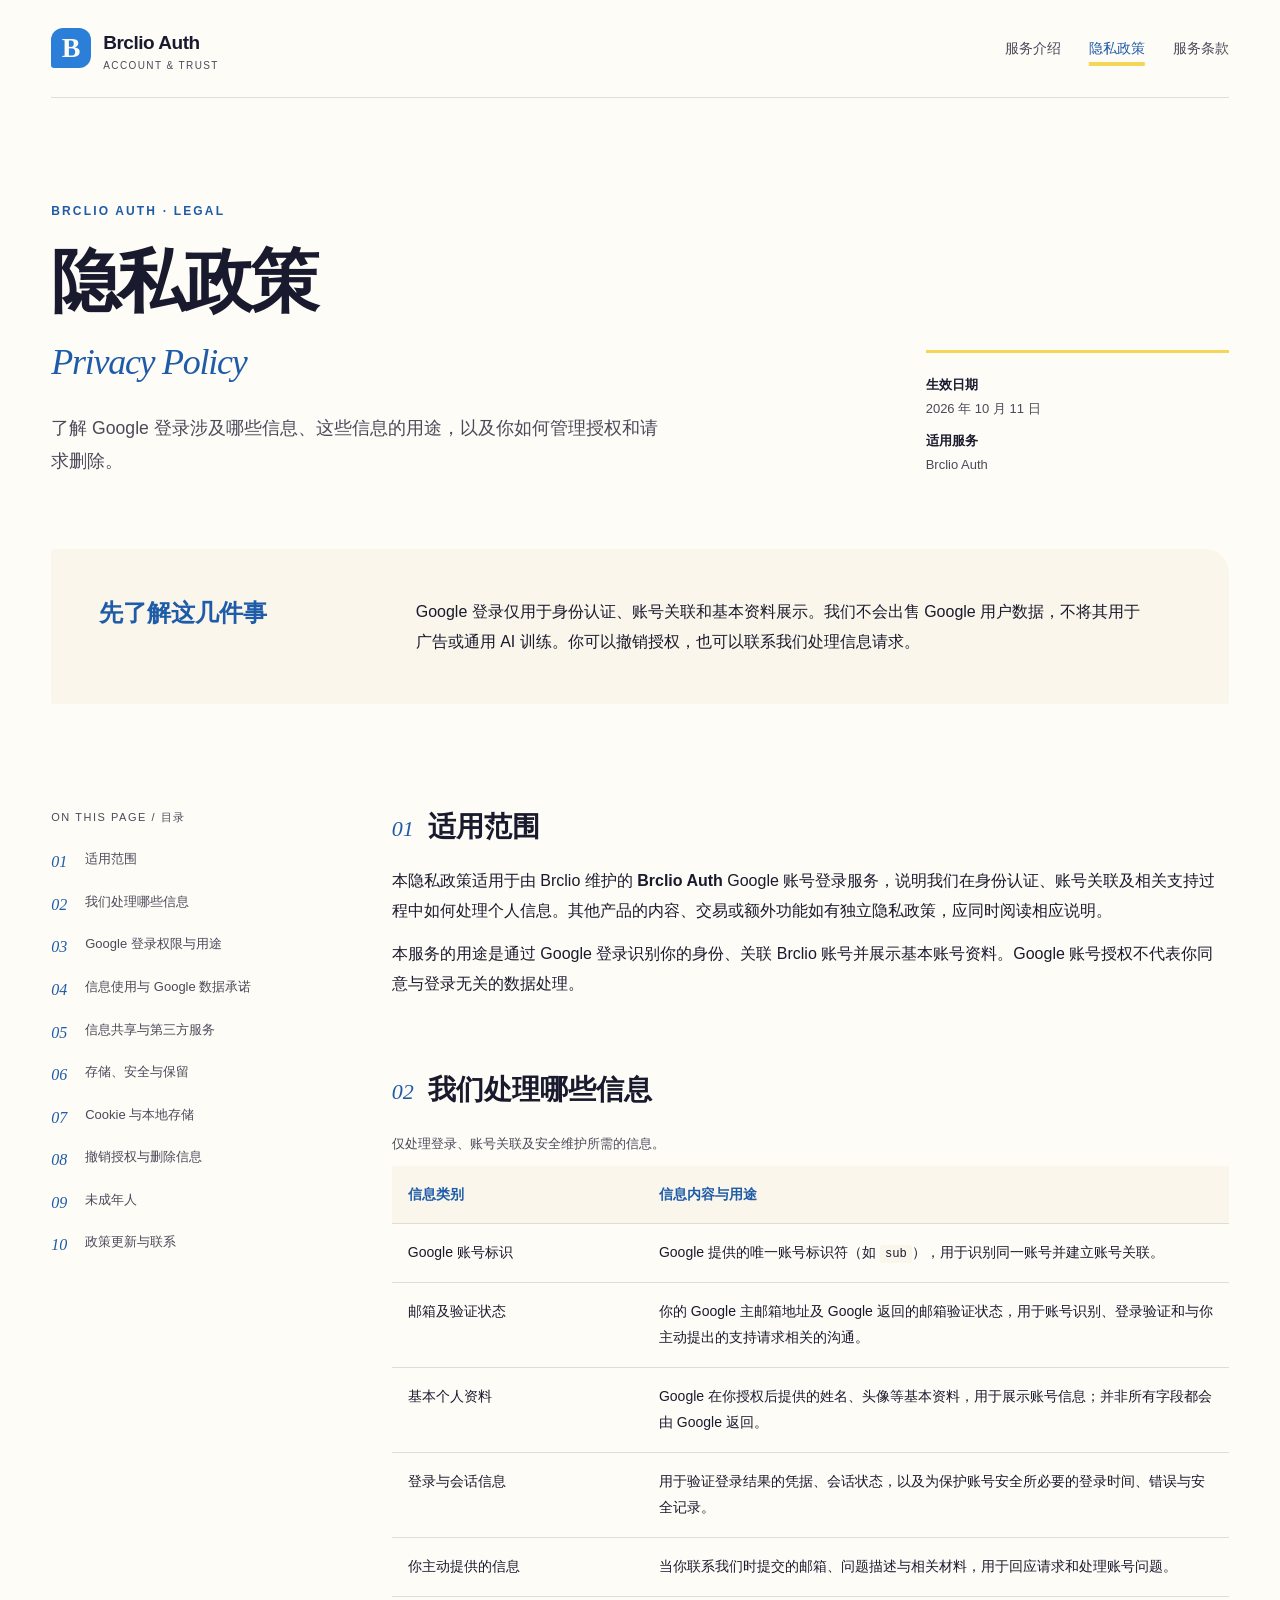
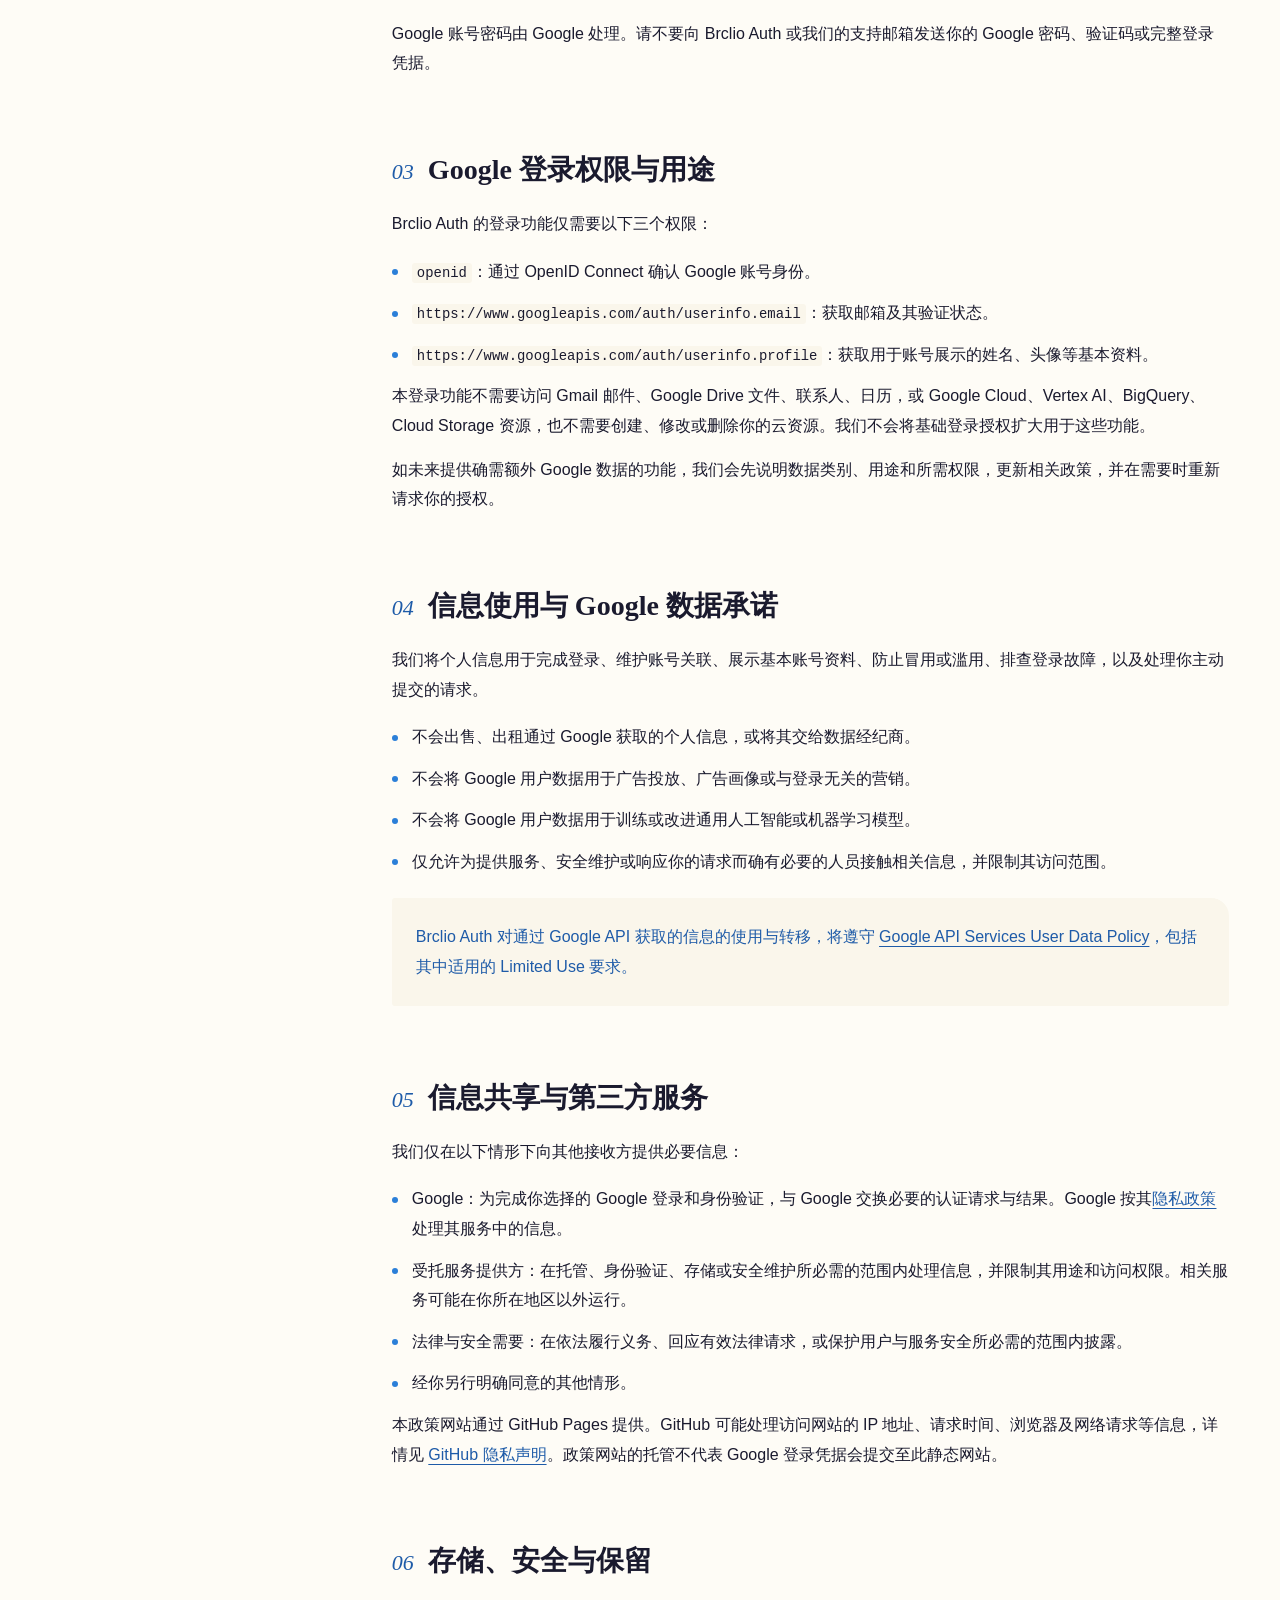
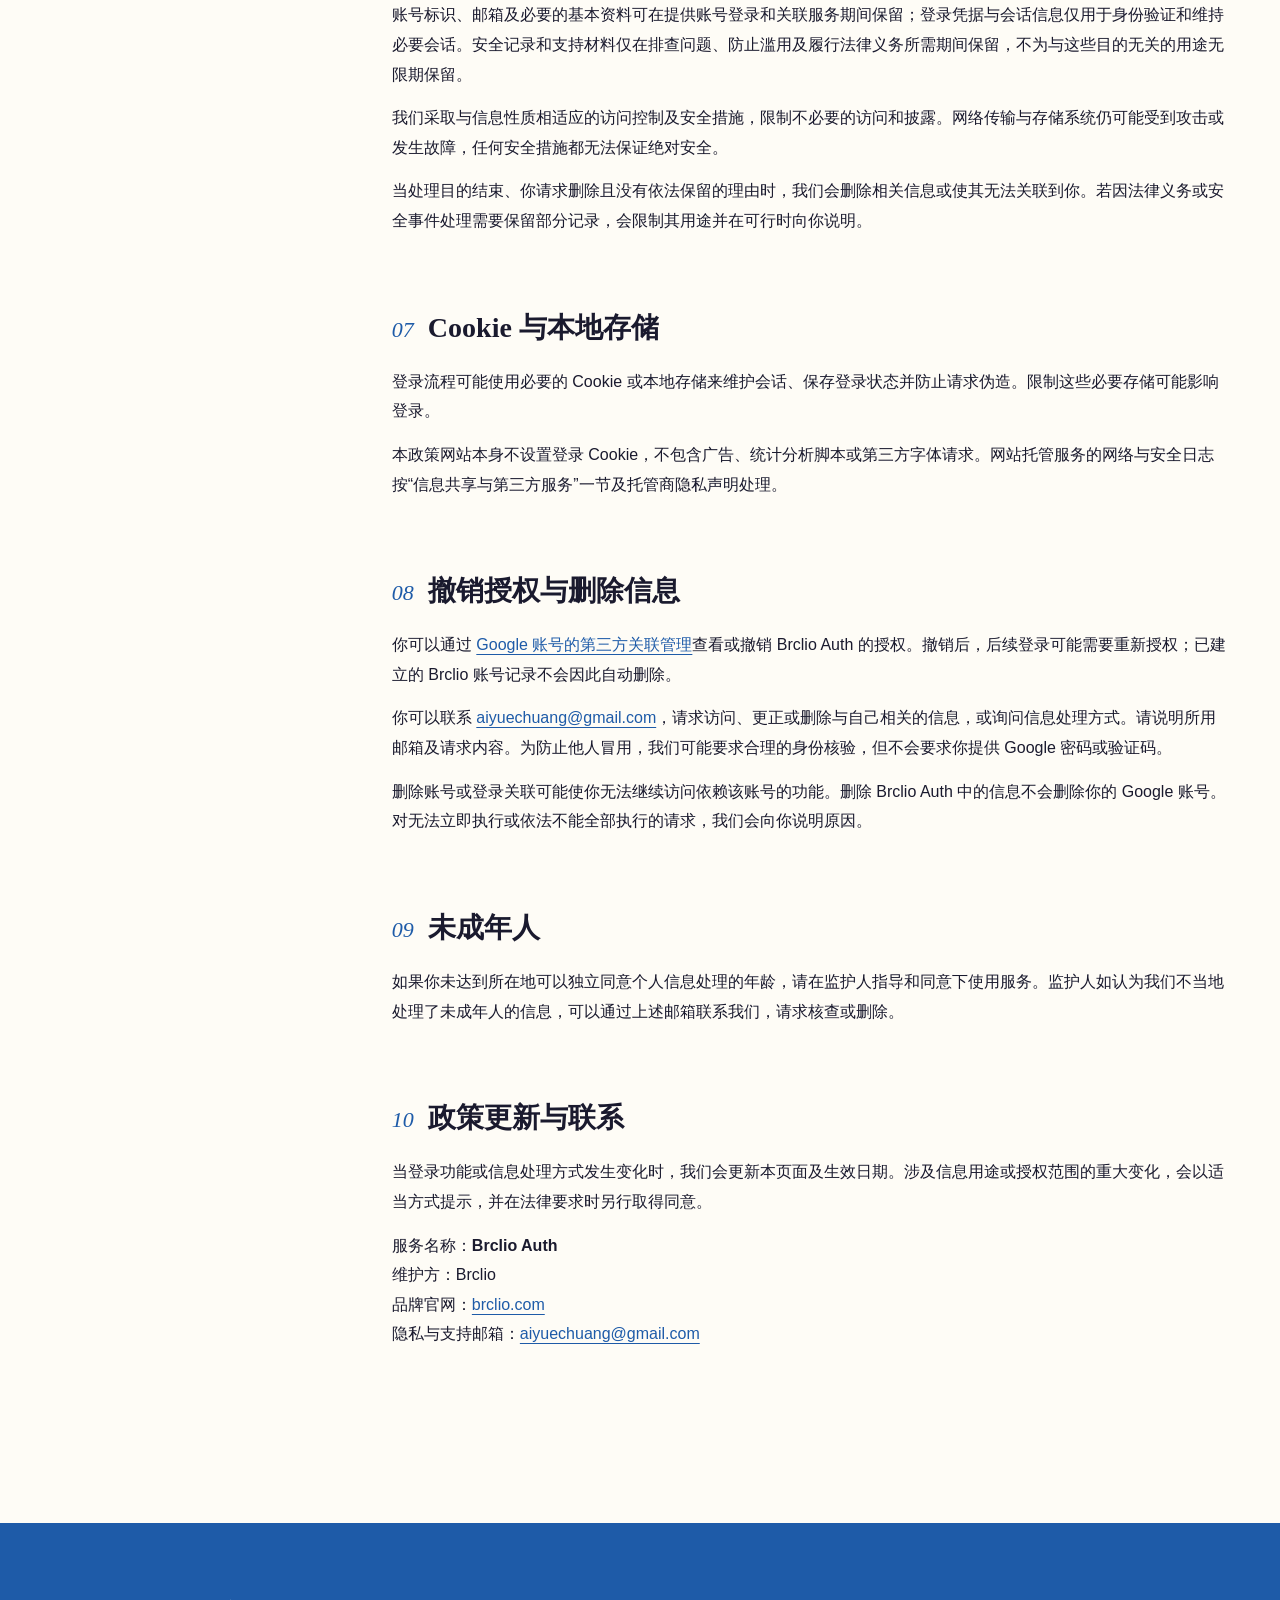
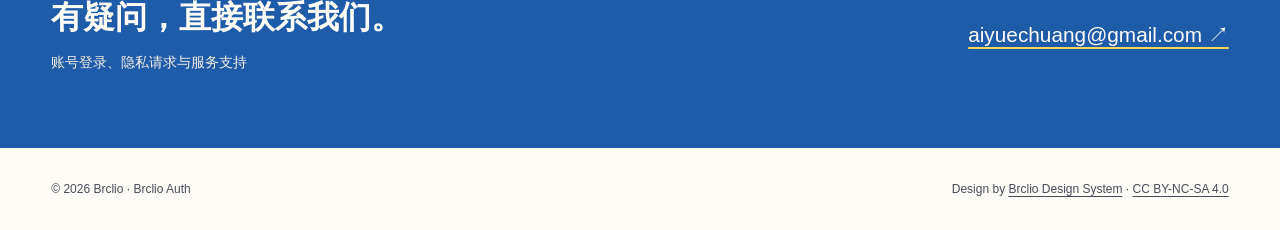
==== privacy.html @ 5c798d2a "Add Brclio Auth privacy policy and terms pages" ====
<!DOCTYPE html>
<html lang="zh-CN">
<head>
  <meta charset="UTF-8">
  <meta name="viewport" content="width=device-width, initial-scale=1.0">
  <meta name="description" content="了解 Google 登录涉及哪些信息、这些信息的用途，以及你如何管理授权和请求删除。">
  <meta name="theme-color" content="#fefcf6">
  <meta name="referrer" content="strict-origin-when-cross-origin">
  <title>隐私政策 · Brclio Auth</title>
  <link rel="icon" href="assets/favicon.svg" type="image/svg+xml">
  <link rel="stylesheet" href="assets/style.css">
</head>
<body>
<a class="skip-link" href="#main">跳到正文</a><header class="site-header container"><a class="brand" href="index.html" aria-label="Brclio Auth 服务介绍"><span class="brand-icon" aria-hidden="true">B</span><span class="brand-name">Brclio Auth<small>ACCOUNT &amp; TRUST</small></span></a><nav class="top-nav" aria-label="主导航"><a href="index.html">服务介绍</a><a href="privacy.html" aria-current="page">隐私政策</a><a href="terms.html">服务条款</a></nav></header>
<main id="main" tabindex="-1"><div class="container"><div class="hero"><div><span class="eyebrow">BRCLIO AUTH · LEGAL</span><h1>隐私政策</h1><span class="english" lang="en">Privacy Policy</span><p class="hero-description">了解 Google 登录涉及哪些信息、这些信息的用途，以及你如何管理授权和请求删除。</p></div><div class="document-meta"><p><strong>生效日期</strong><time datetime="2026-10-11">2026 年 10 月 11 日</time></p><p><strong>适用服务</strong>Brclio Auth</p></div></div><div class="summary"><h2>先了解这几件事</h2><p>Google 登录仅用于身份认证、账号关联和基本资料展示。我们不会出售 Google 用户数据，不将其用于广告或通用 AI 训练。你可以撤销授权，也可以联系我们处理信息请求。</p></div><div class="legal-layout"><nav class="toc" aria-label="本页目录"><span class="toc-title">ON THIS PAGE / 目录</span><ol><li><a href="#scope">适用范围</a></li><li><a href="#data">我们处理哪些信息</a></li><li><a href="#permissions">Google 登录权限与用途</a></li><li><a href="#use">信息使用与 Google 数据承诺</a></li><li><a href="#sharing">信息共享与第三方服务</a></li><li><a href="#storage">存储、安全与保留</a></li><li><a href="#cookies">Cookie 与本地存储</a></li><li><a href="#rights">撤销授权与删除信息</a></li><li><a href="#children">未成年人</a></li><li><a href="#updates">政策更新与联系</a></li></ol></nav><article class="legal-content" aria-label="隐私政策正文"><section class="legal-section" id="scope" aria-labelledby="heading-scope"><div class="section-header"><span class="section-number" aria-hidden="true">01</span><h2 id="heading-scope">适用范围</h2></div><p>本隐私政策适用于由 Brclio 维护的 <strong>Brclio Auth</strong> Google 账号登录服务，说明我们在身份认证、账号关联及相关支持过程中如何处理个人信息。其他产品的内容、交易或额外功能如有独立隐私政策，应同时阅读相应说明。</p><p>本服务的用途是通过 Google 登录识别你的身份、关联 Brclio 账号并展示基本账号资料。Google 账号授权不代表你同意与登录无关的数据处理。</p></section>
<section class="legal-section" id="data" aria-labelledby="heading-data"><div class="section-header"><span class="section-number" aria-hidden="true">02</span><h2 id="heading-data">我们处理哪些信息</h2></div><div class="table-wrap"><table class="data-table"><caption>仅处理登录、账号关联及安全维护所需的信息。</caption><thead><tr><th scope="col">信息类别</th><th scope="col">信息内容与用途</th></tr></thead><tbody><tr><td>Google 账号标识</td><td>Google 提供的唯一账号标识符（如 <code>sub</code>），用于识别同一账号并建立账号关联。</td></tr><tr><td>邮箱及验证状态</td><td>你的 Google 主邮箱地址及 Google 返回的邮箱验证状态，用于账号识别、登录验证和与你主动提出的支持请求相关的沟通。</td></tr><tr><td>基本个人资料</td><td>Google 在你授权后提供的姓名、头像等基本资料，用于展示账号信息；并非所有字段都会由 Google 返回。</td></tr><tr><td>登录与会话信息</td><td>用于验证登录结果的凭据、会话状态，以及为保护账号安全所必要的登录时间、错误与安全记录。</td></tr><tr><td>你主动提供的信息</td><td>当你联系我们时提交的邮箱、问题描述与相关材料，用于回应请求和处理账号问题。</td></tr></tbody></table></div><p>Google 账号密码由 Google 处理。请不要向 Brclio Auth 或我们的支持邮箱发送你的 Google 密码、验证码或完整登录凭据。</p></section>
<section class="legal-section" id="permissions" aria-labelledby="heading-permissions"><div class="section-header"><span class="section-number" aria-hidden="true">03</span><h2 id="heading-permissions">Google 登录权限与用途</h2></div><p>Brclio Auth 的登录功能仅需要以下三个权限：</p><ul class="legal-list"><li><code>openid</code>：通过 OpenID Connect 确认 Google 账号身份。</li><li><code>https://www.googleapis.com/auth/userinfo.email</code>：获取邮箱及其验证状态。</li><li><code>https://www.googleapis.com/auth/userinfo.profile</code>：获取用于账号展示的姓名、头像等基本资料。</li></ul><p>本登录功能不需要访问 Gmail 邮件、Google Drive 文件、联系人、日历，或 Google Cloud、Vertex AI、BigQuery、Cloud Storage 资源，也不需要创建、修改或删除你的云资源。我们不会将基础登录授权扩大用于这些功能。</p><p>如未来提供确需额外 Google 数据的功能，我们会先说明数据类别、用途和所需权限，更新相关政策，并在需要时重新请求你的授权。</p></section>
<section class="legal-section" id="use" aria-labelledby="heading-use"><div class="section-header"><span class="section-number" aria-hidden="true">04</span><h2 id="heading-use">信息使用与 Google 数据承诺</h2></div><p>我们将个人信息用于完成登录、维护账号关联、展示基本账号资料、防止冒用或滥用、排查登录故障，以及处理你主动提交的请求。</p><ul class="legal-list"><li>不会出售、出租通过 Google 获取的个人信息，或将其交给数据经纪商。</li><li>不会将 Google 用户数据用于广告投放、广告画像或与登录无关的营销。</li><li>不会将 Google 用户数据用于训练或改进通用人工智能或机器学习模型。</li><li>仅允许为提供服务、安全维护或响应你的请求而确有必要的人员接触相关信息，并限制其访问范围。</li></ul><div class="key-insight"><p>Brclio Auth 对通过 Google API 获取的信息的使用与转移，将遵守 <a href="https://developers.google.com/terms/api-services-user-data-policy">Google API Services User Data Policy</a>，包括其中适用的 Limited Use 要求。</p></div></section>
<section class="legal-section" id="sharing" aria-labelledby="heading-sharing"><div class="section-header"><span class="section-number" aria-hidden="true">05</span><h2 id="heading-sharing">信息共享与第三方服务</h2></div><p>我们仅在以下情形下向其他接收方提供必要信息：</p><ul class="legal-list"><li>Google：为完成你选择的 Google 登录和身份验证，与 Google 交换必要的认证请求与结果。Google 按其<a href="https://policies.google.com/privacy">隐私政策</a>处理其服务中的信息。</li><li>受托服务提供方：在托管、身份验证、存储或安全维护所必需的范围内处理信息，并限制其用途和访问权限。相关服务可能在你所在地区以外运行。</li><li>法律与安全需要：在依法履行义务、回应有效法律请求，或保护用户与服务安全所必需的范围内披露。</li><li>经你另行明确同意的其他情形。</li></ul><p>本政策网站通过 GitHub Pages 提供。GitHub 可能处理访问网站的 IP 地址、请求时间、浏览器及网络请求等信息，详情见 <a href="https://docs.github.com/en/site-policy/privacy-policies/github-general-privacy-statement">GitHub 隐私声明</a>。政策网站的托管不代表 Google 登录凭据会提交至此静态网站。</p></section>
<section class="legal-section" id="storage" aria-labelledby="heading-storage"><div class="section-header"><span class="section-number" aria-hidden="true">06</span><h2 id="heading-storage">存储、安全与保留</h2></div><p>账号标识、邮箱及必要的基本资料可在提供账号登录和关联服务期间保留；登录凭据与会话信息仅用于身份验证和维持必要会话。安全记录和支持材料仅在排查问题、防止滥用及履行法律义务所需期间保留，不为与这些目的无关的用途无限期保留。</p><p>我们采取与信息性质相适应的访问控制及安全措施，限制不必要的访问和披露。网络传输与存储系统仍可能受到攻击或发生故障，任何安全措施都无法保证绝对安全。</p><p>当处理目的结束、你请求删除且没有依法保留的理由时，我们会删除相关信息或使其无法关联到你。若因法律义务或安全事件处理需要保留部分记录，会限制其用途并在可行时向你说明。</p></section>
<section class="legal-section" id="cookies" aria-labelledby="heading-cookies"><div class="section-header"><span class="section-number" aria-hidden="true">07</span><h2 id="heading-cookies">Cookie 与本地存储</h2></div><p>登录流程可能使用必要的 Cookie 或本地存储来维护会话、保存登录状态并防止请求伪造。限制这些必要存储可能影响登录。</p><p>本政策网站本身不设置登录 Cookie，不包含广告、统计分析脚本或第三方字体请求。网站托管服务的网络与安全日志按“信息共享与第三方服务”一节及托管商隐私声明处理。</p></section>
<section class="legal-section" id="rights" aria-labelledby="heading-rights"><div class="section-header"><span class="section-number" aria-hidden="true">08</span><h2 id="heading-rights">撤销授权与删除信息</h2></div><p>你可以通过 <a href="https://myaccount.google.com/connections">Google 账号的第三方关联管理</a>查看或撤销 Brclio Auth 的授权。撤销后，后续登录可能需要重新授权；已建立的 Brclio 账号记录不会因此自动删除。</p><p>你可以联系 <a href="mailto:aiyuechuang@gmail.com">aiyuechuang@gmail.com</a>，请求访问、更正或删除与自己相关的信息，或询问信息处理方式。请说明所用邮箱及请求内容。为防止他人冒用，我们可能要求合理的身份核验，但不会要求你提供 Google 密码或验证码。</p><p>删除账号或登录关联可能使你无法继续访问依赖该账号的功能。删除 Brclio Auth 中的信息不会删除你的 Google 账号。对无法立即执行或依法不能全部执行的请求，我们会向你说明原因。</p></section>
<section class="legal-section" id="children" aria-labelledby="heading-children"><div class="section-header"><span class="section-number" aria-hidden="true">09</span><h2 id="heading-children">未成年人</h2></div><p>如果你未达到所在地可以独立同意个人信息处理的年龄，请在监护人指导和同意下使用服务。监护人如认为我们不当地处理了未成年人的信息，可以通过上述邮箱联系我们，请求核查或删除。</p></section>
<section class="legal-section" id="updates" aria-labelledby="heading-updates"><div class="section-header"><span class="section-number" aria-hidden="true">10</span><h2 id="heading-updates">政策更新与联系</h2></div><p>当登录功能或信息处理方式发生变化时，我们会更新本页面及生效日期。涉及信息用途或授权范围的重大变化，会以适当方式提示，并在法律要求时另行取得同意。</p><p>服务名称：<strong>Brclio Auth</strong><br>维护方：Brclio<br>品牌官网：<a href="https://brclio.com">brclio.com</a><br>隐私与支持邮箱：<a href="mailto:aiyuechuang@gmail.com">aiyuechuang@gmail.com</a></p></section></article></div></div></main>
<section class="contact"><div class="container contact-inner"><div><h2>有疑问，直接联系我们。</h2><p>账号登录、隐私请求与服务支持</p></div><a href="mailto:aiyuechuang@gmail.com">aiyuechuang@gmail.com ↗</a></div></section><footer class="site-footer container"><p>© 2026 Brclio · Brclio Auth</p><p>Design by <a href="https://github.com/Brclio/brclio-design-system">Brclio Design System</a> · <a href="https://creativecommons.org/licenses/by-nc-sa/4.0/">CC BY-NC-SA 4.0</a></p></footer>
</body>
</html>
---- assets/style.css ----
/* Adapted from Brclio Design System tutorial template. CC BY-NC-SA 4.0. */
:root {
  --_brclio-ds: "brclio-v1";
  --blue: #2b7fd8; --blue-deep: #1e5ba8; --yellow: #f4d758;
  --red: #e84a5f; --cream: #fefcf6; --cream-dark: #faf6eb;
  --ink: #1a1a2e; --ink-light: #4a4a5a; --line: #dfded4;
}
*, *::before, *::after { box-sizing: border-box; }
html { scroll-behavior: smooth; scroll-padding-top: 2rem; }
body { margin: 0; color: var(--ink); background: var(--cream); font-family: 'Noto Sans SC', -apple-system, 'PingFang SC', 'Helvetica Neue', sans-serif; font-size: 16px; line-height: 1.85; }
::selection { background: var(--yellow); color: var(--ink); }
a { color: var(--blue-deep); text-underline-offset: .22em; overflow-wrap: anywhere; }
a:hover { text-decoration-thickness: 2px; background-color: #f4d75845; }
a:focus-visible { outline: 3px solid var(--blue-deep); outline-offset: 5px; border-radius: 2px; }
h1, h2, h3, p { margin: 0; }
h1, h2, h3 { font-family: 'Noto Serif SC', 'Songti SC', 'STSong', Georgia, serif; line-height: 1.4; }
.container { width: min(100% - clamp(40px, 8vw, 112px), 1200px); margin-inline: auto; }
.skip-link { position: absolute; top: -120px; left: 24px; padding: 12px 20px; background: var(--yellow); color: var(--ink); z-index: 5; }
.skip-link:focus { top: 12px; }
.site-header { display: flex; align-items: center; justify-content: space-between; gap: 24px; min-height: 98px; border-bottom: 1px solid var(--line); }
.brand { display: inline-flex; align-items: center; gap: 12px; text-decoration: none; color: var(--ink); }
.brand-icon { display: grid; place-items: center; width: 40px; height: 40px; background: var(--blue); color: var(--cream); border-radius: 12px 12px 12px 3px; font: 700 28px/1 Georgia, serif; }
.brand-name { font-size: 19px; font-weight: 700; letter-spacing: -.025em; }
.brand-name small { display: block; color: var(--ink-light); font-size: 10px; font-weight: 500; letter-spacing: .14em; line-height: 1.2; }
.top-nav { display: flex; flex-wrap: wrap; gap: 10px 28px; }
.top-nav a { color: var(--ink-light); font-size: 14px; text-decoration: none; padding-block: 7px; }
.top-nav a[aria-current="page"] { color: var(--blue-deep); text-decoration: underline; text-decoration-color: var(--yellow); text-decoration-thickness: 4px; text-underline-offset: 9px; }
.hero { display: grid; grid-template-columns: 1fr .38fr; gap: clamp(32px, 6vw, 80px); align-items: end; padding-block: clamp(52px, 8vw, 104px) clamp(44px, 6vw, 72px); }
.eyebrow { display: block; color: var(--blue-deep); font-size: 12px; font-weight: 600; letter-spacing: .18em; text-transform: uppercase; margin-bottom: 18px; }
.hero h1 { font-size: clamp(2.8rem, 5.4vw, 4.6rem); font-weight: 900; letter-spacing: -.04em; line-height: 1.2; }
.hero .english { display: block; margin-top: 14px; color: var(--blue-deep); font: italic 400 clamp(1.5rem, 3vw, 2.25rem)/1.35 'Fraunces', Georgia, serif; letter-spacing: -.035em; }
.hero-description { max-width: 620px; margin-top: 26px; color: var(--ink-light); font-size: clamp(1rem, 1.6vw, 1.1rem); }
.document-meta { border-top: 3px solid var(--yellow); padding-top: 20px; color: var(--ink-light); font-size: 13px; }
.document-meta p + p { margin-top: 8px; }
.document-meta strong { display: block; color: var(--ink); font-weight: 600; }
.summary { display: grid; grid-template-columns: .33fr 1fr; gap: clamp(24px, 5vw, 64px); background: var(--cream-dark); padding: clamp(28px, 4vw, 48px); border-radius: 3px 24px 3px 3px; }
.summary h2 { color: var(--blue-deep); font-size: 24px; }
.summary p { max-width: 740px; }
.legal-layout { display: grid; grid-template-columns: .30fr 1fr; gap: clamp(40px, 7vw, 100px); padding-block: clamp(56px, 8vw, 104px); align-items: start; }
.toc { position: sticky; top: 32px; }
.toc-title { display: block; color: var(--ink-light); font-size: 11px; letter-spacing: .14em; margin-bottom: 18px; }
.toc ol { margin: 0; padding: 0; list-style: none; counter-reset: toc; }
.toc li { counter-increment: toc; margin-block: 9px; }
.toc a { display: grid; grid-template-columns: 24px 1fr; gap: 10px; color: var(--ink-light); font-size: 13px; text-decoration: none; line-height: 1.6; padding-block: 4px; }
.toc a::before { content: counter(toc, decimal-leading-zero); color: var(--blue-deep); font: italic 16px/1.6 Georgia, serif; }
.legal-content { min-width: 0; }
.legal-section { margin-bottom: clamp(42px, 6vw, 72px); }
.section-header { display: flex; align-items: baseline; gap: 14px; margin-bottom: 20px; }
.section-number { font: italic 22px/1 Georgia, serif; color: var(--blue-deep); }
.legal-section h2 { font-size: clamp(1.35rem, 2.2vw, 1.75rem); font-weight: 900; }
.legal-section p + p { margin-top: 14px; }
.legal-section h3 { font-size: 18px; margin: 22px 0 10px; }
.legal-list { padding: 0; margin: 18px 0 0; list-style: none; }
.legal-list li { position: relative; padding-left: 20px; margin-block: 12px; }
.legal-list li::before { content: ''; position: absolute; left: 0; top: .78em; width: 6px; height: 6px; border-radius: 50%; background: var(--blue); }
.table-wrap { overflow: auto; margin-block: 22px; }
.data-table { width: 100%; border-collapse: collapse; font-size: 14px; text-align: left; }
.data-table caption { text-align: left; color: var(--ink-light); margin-bottom: 10px; font-size: 13px; }
.data-table th { font-weight: 600; color: var(--blue-deep); background: var(--cream-dark); }
.data-table th, .data-table td { padding: 16px; border-bottom: 1px solid var(--line); vertical-align: top; }
.data-table td:first-child { width: 30%; font-weight: 500; }
code { font: .87em/1.6 'SFMono-Regular', Consolas, monospace; overflow-wrap: anywhere; background: var(--cream-dark); padding: 2px 5px; border-radius: 3px; }
.key-insight { margin-top: 22px; padding: 24px; background: var(--cream-dark); border-radius: 3px 18px 3px 3px; }
.key-insight p { color: var(--blue-deep); font-weight: 500; }
.contact { background: var(--blue-deep); color: var(--cream); padding-block: clamp(40px, 6vw, 72px); }
.contact-inner { display: flex; align-items: center; justify-content: space-between; gap: 30px; }
.contact h2 { font-size: clamp(1.5rem, 3vw, 2rem); margin-bottom: 10px; }
.contact p { color: #f2eee3; font-size: 14px; }
.contact a { color: var(--cream); font-size: clamp(1rem, 2vw, 1.3rem); text-decoration-color: var(--yellow); }
.contact a:focus-visible { outline-color: var(--yellow); }
.site-footer { display: flex; justify-content: space-between; flex-wrap: wrap; gap: 16px 28px; padding-block: 30px; color: var(--ink-light); font-size: 12px; }
.site-footer a { color: var(--ink-light); }
.home-hero { grid-template-columns: 1fr .38fr; align-items: center; }
.hero-mark { display: grid; place-items: center; width: clamp(180px, 19vw, 250px); aspect-ratio: 1; border-radius: 50%; background: var(--yellow); color: var(--blue-deep); font: 900 clamp(110px, 13vw, 170px)/1 Georgia, serif; justify-self: end; position: relative; }
.hero-mark::after { content: ''; position: absolute; width: 18px; height: 18px; border-radius: 50%; background: var(--red); right: 12%; bottom: 10%; }
.home-links { margin-block: clamp(48px, 7vw, 88px); }
.document-link { display: grid; grid-template-columns: 65px 1fr auto; gap: 28px; align-items: center; padding-block: 30px; border-top: 1px solid var(--line); text-decoration: none; color: var(--ink); }
.document-link:last-child { border-bottom: 1px solid var(--line); }
.document-link .number { color: var(--blue-deep); font: italic 36px/1 Georgia, serif; }
.document-link h2 { font-size: clamp(1.3rem, 2.5vw, 1.8rem); margin-bottom: 5px; }
.document-link p { color: var(--ink-light); font-size: 14px; }
.document-link .arrow { color: var(--blue-deep); font-size: 26px; }
.home-note { max-width: 760px; margin-bottom: 72px; color: var(--ink-light); }
.home-note h2 { color: var(--ink); font-size: 23px; margin-bottom: 16px; }
@media (max-width: 900px) {
  .hero, .legal-layout { grid-template-columns: 1fr; gap: 32px; }
  .document-meta { display: flex; flex-wrap: wrap; gap: 16px 40px; }
  .document-meta p + p { margin-top: 0; }
  .toc { position: static; border-bottom: 1px solid var(--line); padding-bottom: 28px; }
  .toc ol { display: grid; grid-template-columns: 1fr 1fr; gap: 0 20px; }
  .hero-mark { justify-self: start; width: 140px; font-size: 100px; }
  .home-hero { grid-template-columns: 1fr auto; }
}
@media (max-width: 600px) {
  .site-header { align-items: flex-start; flex-direction: column; justify-content: center; gap: 14px; padding-block: 22px; }
  .top-nav { gap: 24px; }
  .hero { padding-block: 44px 36px; }
  .summary { grid-template-columns: 1fr; gap: 16px; }
  .toc ol { grid-template-columns: 1fr; }
  .contact-inner { align-items: flex-start; flex-direction: column; }
  .home-hero { grid-template-columns: 1fr; }
  .hero-mark { width: 100px; font-size: 70px; }
  .document-link { grid-template-columns: 32px 1fr auto; gap: 16px; }
  .document-link .number { font-size: 28px; }
  .data-table th, .data-table td { padding: 12px 8px; }
}
@media (prefers-reduced-motion: reduce) { html { scroll-behavior: auto; } }
@media print {
  body { background: var(--cream); font-size: 11pt; }
  .site-header, .toc, .contact, .skip-link, .site-footer { display: none; }
  .hero, .legal-layout { display: block; padding-block: 20px; }
  .container { width: 100%; }
  .legal-section { break-inside: avoid; margin-bottom: 28px; }
}
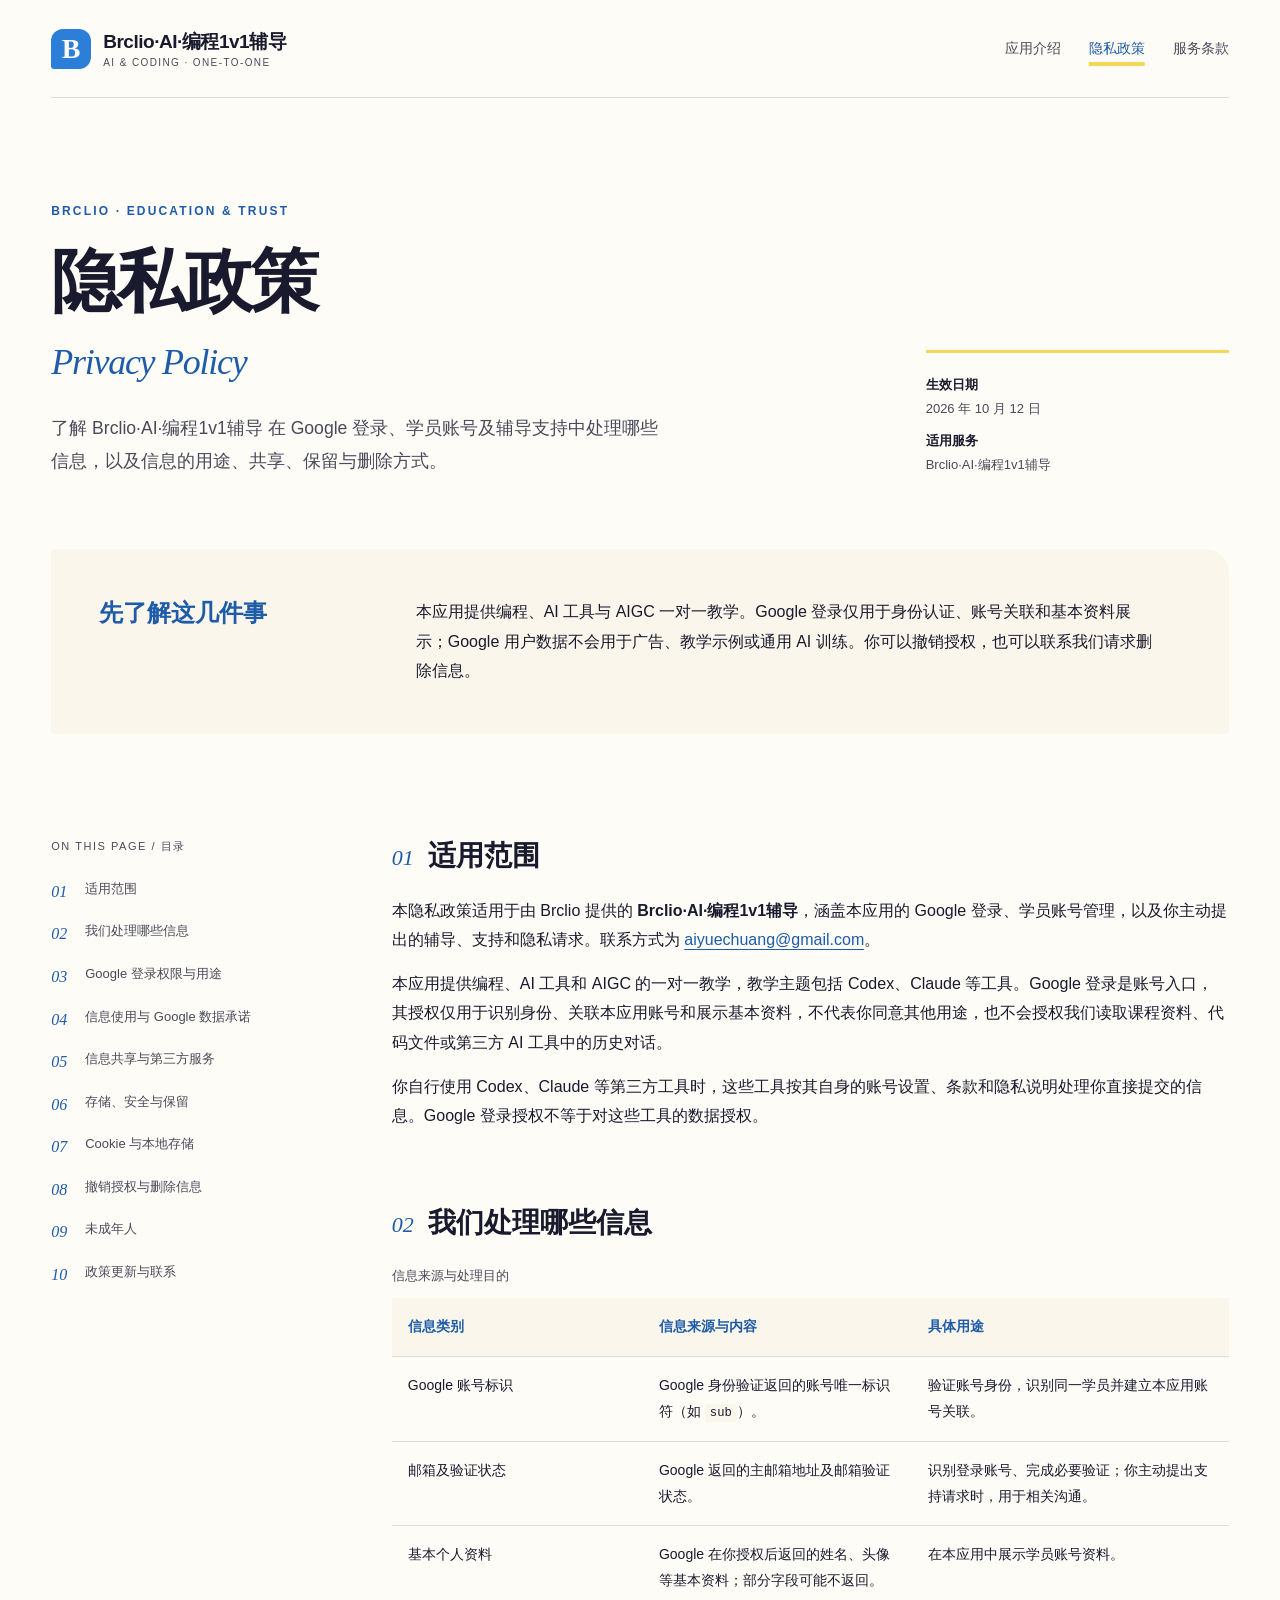
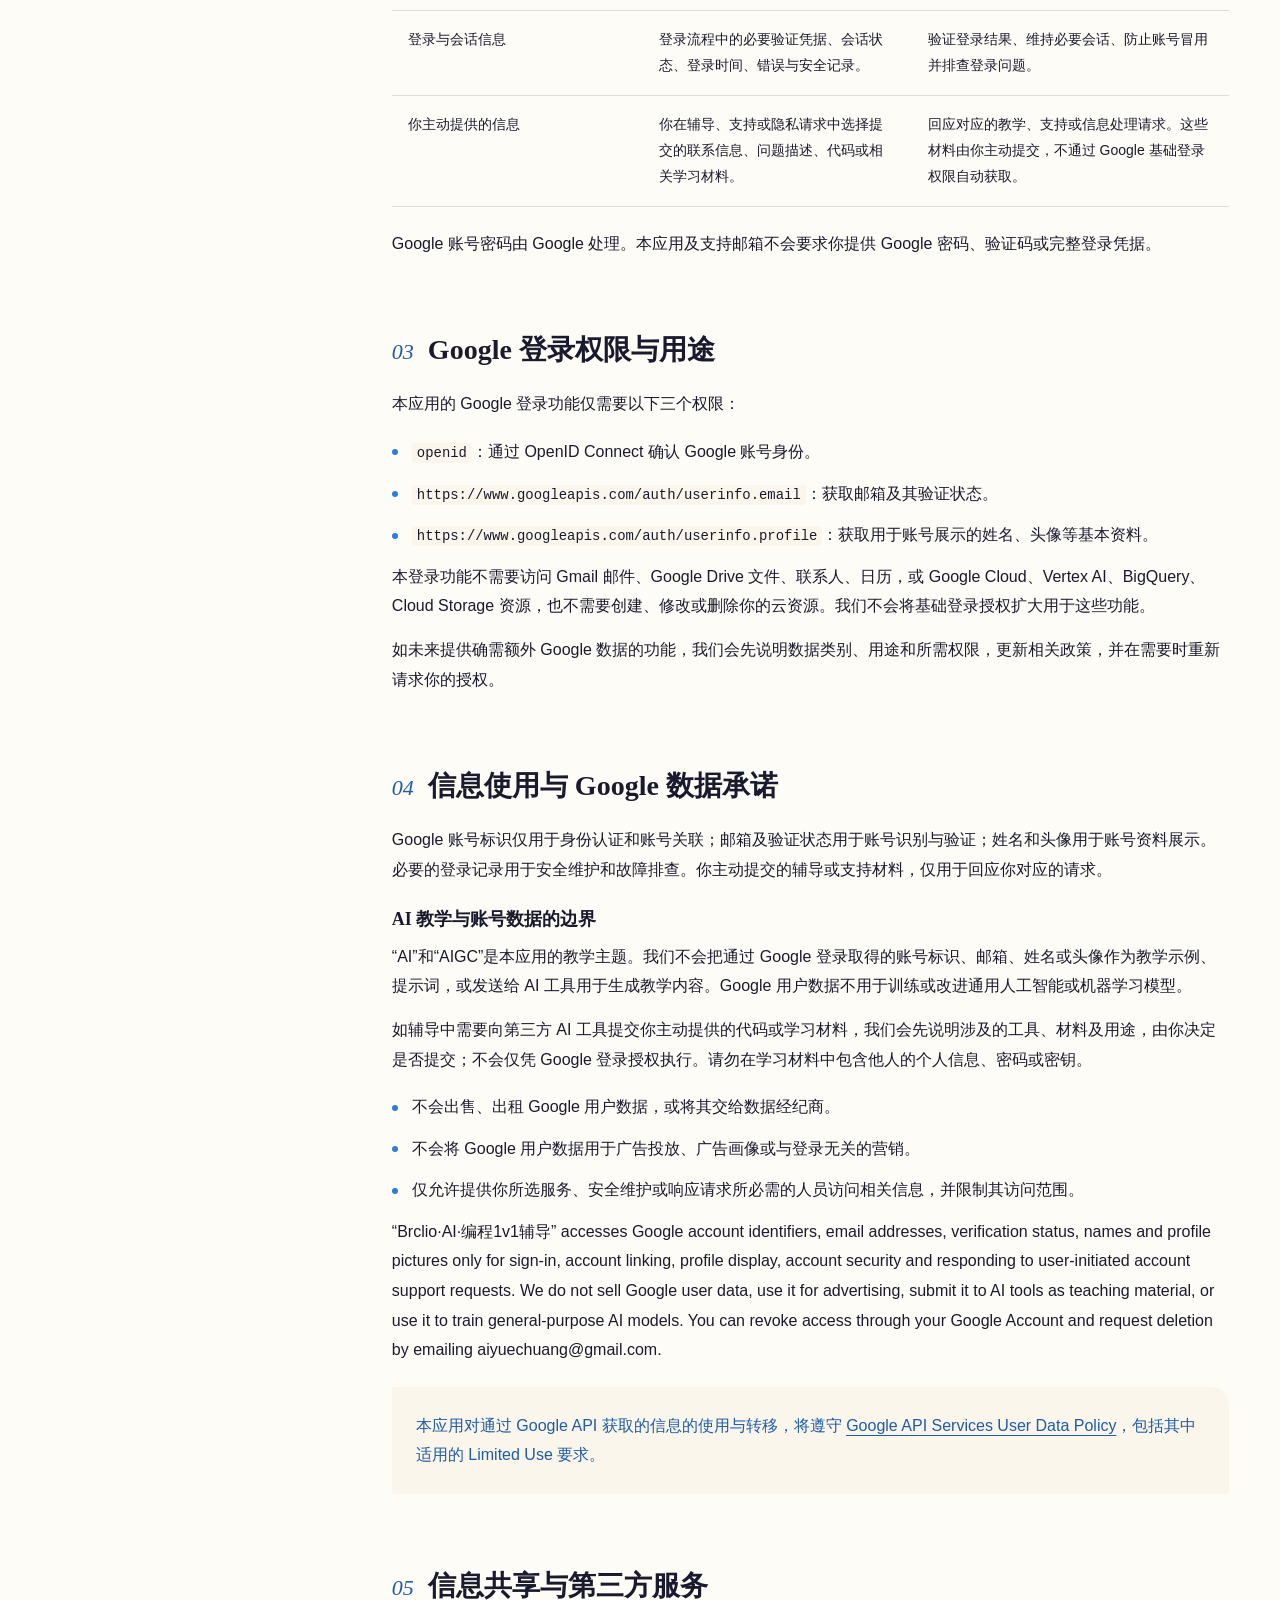
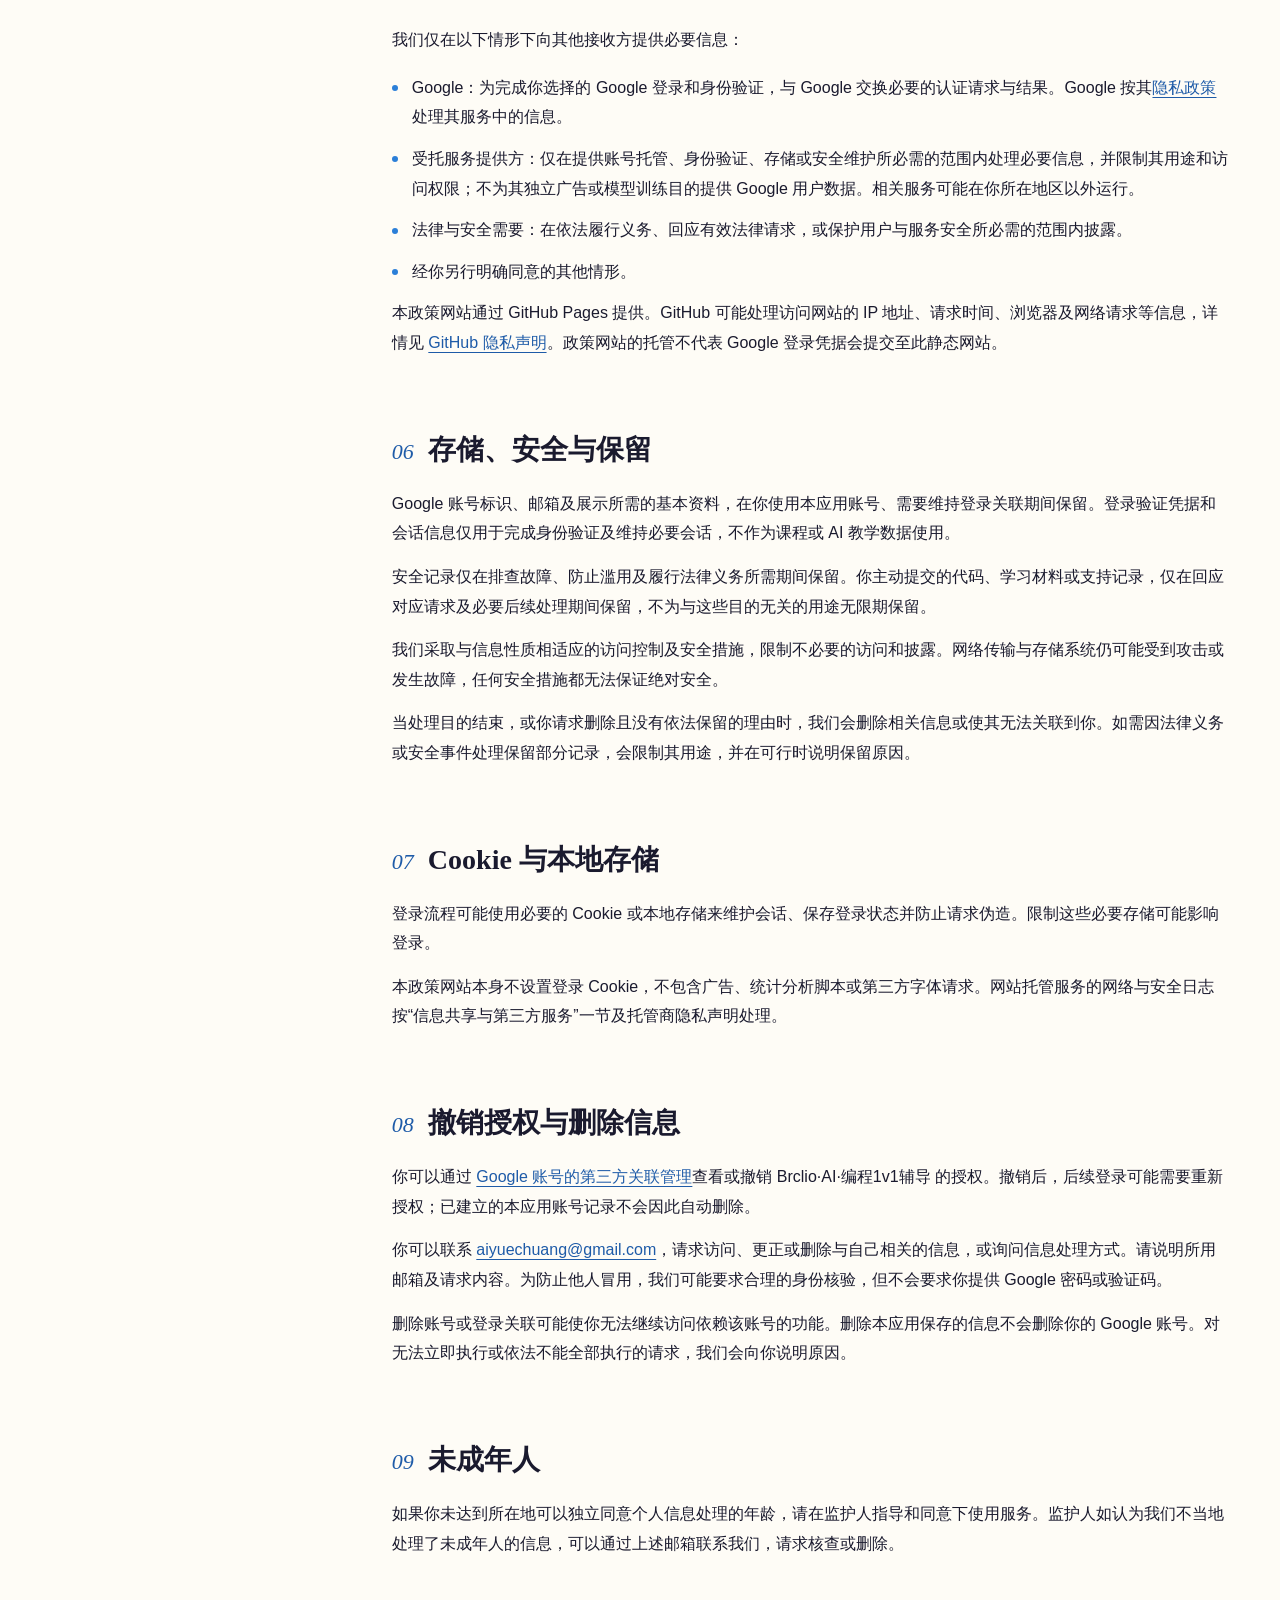
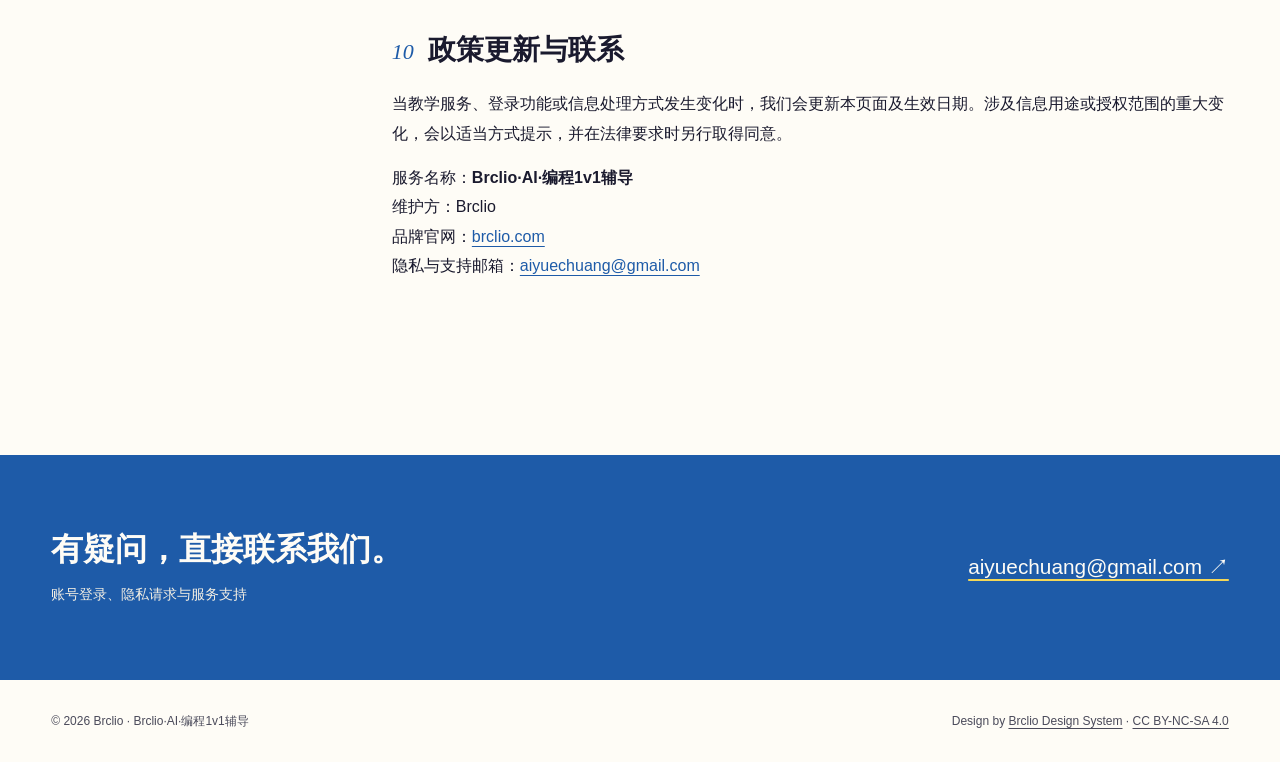
==== commit c630d722: "Adapt public pages for Brclio AI and coding education" ====
--- a/privacy.html
+++ b/privacy.html
@@ -3,25 +3,32 @@
 <head>
   <meta charset="UTF-8">
   <meta name="viewport" content="width=device-width, initial-scale=1.0">
-  <meta name="description" content="了解 Google 登录涉及哪些信息、这些信息的用途，以及你如何管理授权和请求删除。">
+  <meta name="description" content="了解 Brclio·AI·编程1v1辅导 在 Google 登录、学员账号及辅导支持中处理哪些信息，以及信息的用途、共享、保留与删除方式。">
   <meta name="theme-color" content="#fefcf6">
   <meta name="referrer" content="strict-origin-when-cross-origin">
-  <title>隐私政策 · Brclio Auth</title>
+  <title>隐私政策 · Brclio·AI·编程1v1辅导</title>
+  <link rel="canonical" href="https://pages.brclio.com/brclio-legal/privacy.html">
   <link rel="icon" href="assets/favicon.svg" type="image/svg+xml">
   <link rel="stylesheet" href="assets/style.css">
 </head>
 <body>
-<a class="skip-link" href="#main">跳到正文</a><header class="site-header container"><a class="brand" href="index.html" aria-label="Brclio Auth 服务介绍"><span class="brand-icon" aria-hidden="true">B</span><span class="brand-name">Brclio Auth<small>ACCOUNT &amp; TRUST</small></span></a><nav class="top-nav" aria-label="主导航"><a href="index.html">服务介绍</a><a href="privacy.html" aria-current="page">隐私政策</a><a href="terms.html">服务条款</a></nav></header>
-<main id="main" tabindex="-1"><div class="container"><div class="hero"><div><span class="eyebrow">BRCLIO AUTH · LEGAL</span><h1>隐私政策</h1><span class="english" lang="en">Privacy Policy</span><p class="hero-description">了解 Google 登录涉及哪些信息、这些信息的用途，以及你如何管理授权和请求删除。</p></div><div class="document-meta"><p><strong>生效日期</strong><time datetime="2026-10-11">2026 年 10 月 11 日</time></p><p><strong>适用服务</strong>Brclio Auth</p></div></div><div class="summary"><h2>先了解这几件事</h2><p>Google 登录仅用于身份认证、账号关联和基本资料展示。我们不会出售 Google 用户数据，不将其用于广告或通用 AI 训练。你可以撤销授权，也可以联系我们处理信息请求。</p></div><div class="legal-layout"><nav class="toc" aria-label="本页目录"><span class="toc-title">ON THIS PAGE / 目录</span><ol><li><a href="#scope">适用范围</a></li><li><a href="#data">我们处理哪些信息</a></li><li><a href="#permissions">Google 登录权限与用途</a></li><li><a href="#use">信息使用与 Google 数据承诺</a></li><li><a href="#sharing">信息共享与第三方服务</a></li><li><a href="#storage">存储、安全与保留</a></li><li><a href="#cookies">Cookie 与本地存储</a></li><li><a href="#rights">撤销授权与删除信息</a></li><li><a href="#children">未成年人</a></li><li><a href="#updates">政策更新与联系</a></li></ol></nav><article class="legal-content" aria-label="隐私政策正文"><section class="legal-section" id="scope" aria-labelledby="heading-scope"><div class="section-header"><span class="section-number" aria-hidden="true">01</span><h2 id="heading-scope">适用范围</h2></div><p>本隐私政策适用于由 Brclio 维护的 <strong>Brclio Auth</strong> Google 账号登录服务，说明我们在身份认证、账号关联及相关支持过程中如何处理个人信息。其他产品的内容、交易或额外功能如有独立隐私政策，应同时阅读相应说明。</p><p>本服务的用途是通过 Google 登录识别你的身份、关联 Brclio 账号并展示基本账号资料。Google 账号授权不代表你同意与登录无关的数据处理。</p></section>
-<section class="legal-section" id="data" aria-labelledby="heading-data"><div class="section-header"><span class="section-number" aria-hidden="true">02</span><h2 id="heading-data">我们处理哪些信息</h2></div><div class="table-wrap"><table class="data-table"><caption>仅处理登录、账号关联及安全维护所需的信息。</caption><thead><tr><th scope="col">信息类别</th><th scope="col">信息内容与用途</th></tr></thead><tbody><tr><td>Google 账号标识</td><td>Google 提供的唯一账号标识符（如 <code>sub</code>），用于识别同一账号并建立账号关联。</td></tr><tr><td>邮箱及验证状态</td><td>你的 Google 主邮箱地址及 Google 返回的邮箱验证状态，用于账号识别、登录验证和与你主动提出的支持请求相关的沟通。</td></tr><tr><td>基本个人资料</td><td>Google 在你授权后提供的姓名、头像等基本资料，用于展示账号信息；并非所有字段都会由 Google 返回。</td></tr><tr><td>登录与会话信息</td><td>用于验证登录结果的凭据、会话状态，以及为保护账号安全所必要的登录时间、错误与安全记录。</td></tr><tr><td>你主动提供的信息</td><td>当你联系我们时提交的邮箱、问题描述与相关材料，用于回应请求和处理账号问题。</td></tr></tbody></table></div><p>Google 账号密码由 Google 处理。请不要向 Brclio Auth 或我们的支持邮箱发送你的 Google 密码、验证码或完整登录凭据。</p></section>
-<section class="legal-section" id="permissions" aria-labelledby="heading-permissions"><div class="section-header"><span class="section-number" aria-hidden="true">03</span><h2 id="heading-permissions">Google 登录权限与用途</h2></div><p>Brclio Auth 的登录功能仅需要以下三个权限：</p><ul class="legal-list"><li><code>openid</code>：通过 OpenID Connect 确认 Google 账号身份。</li><li><code>https://www.googleapis.com/auth/userinfo.email</code>：获取邮箱及其验证状态。</li><li><code>https://www.googleapis.com/auth/userinfo.profile</code>：获取用于账号展示的姓名、头像等基本资料。</li></ul><p>本登录功能不需要访问 Gmail 邮件、Google Drive 文件、联系人、日历，或 Google Cloud、Vertex AI、BigQuery、Cloud Storage 资源，也不需要创建、修改或删除你的云资源。我们不会将基础登录授权扩大用于这些功能。</p><p>如未来提供确需额外 Google 数据的功能，我们会先说明数据类别、用途和所需权限，更新相关政策，并在需要时重新请求你的授权。</p></section>
-<section class="legal-section" id="use" aria-labelledby="heading-use"><div class="section-header"><span class="section-number" aria-hidden="true">04</span><h2 id="heading-use">信息使用与 Google 数据承诺</h2></div><p>我们将个人信息用于完成登录、维护账号关联、展示基本账号资料、防止冒用或滥用、排查登录故障，以及处理你主动提交的请求。</p><ul class="legal-list"><li>不会出售、出租通过 Google 获取的个人信息，或将其交给数据经纪商。</li><li>不会将 Google 用户数据用于广告投放、广告画像或与登录无关的营销。</li><li>不会将 Google 用户数据用于训练或改进通用人工智能或机器学习模型。</li><li>仅允许为提供服务、安全维护或响应你的请求而确有必要的人员接触相关信息，并限制其访问范围。</li></ul><div class="key-insight"><p>Brclio Auth 对通过 Google API 获取的信息的使用与转移，将遵守 <a href="https://developers.google.com/terms/api-services-user-data-policy">Google API Services User Data Policy</a>，包括其中适用的 Limited Use 要求。</p></div></section>
-<section class="legal-section" id="sharing" aria-labelledby="heading-sharing"><div class="section-header"><span class="section-number" aria-hidden="true">05</span><h2 id="heading-sharing">信息共享与第三方服务</h2></div><p>我们仅在以下情形下向其他接收方提供必要信息：</p><ul class="legal-list"><li>Google：为完成你选择的 Google 登录和身份验证，与 Google 交换必要的认证请求与结果。Google 按其<a href="https://policies.google.com/privacy">隐私政策</a>处理其服务中的信息。</li><li>受托服务提供方：在托管、身份验证、存储或安全维护所必需的范围内处理信息，并限制其用途和访问权限。相关服务可能在你所在地区以外运行。</li><li>法律与安全需要：在依法履行义务、回应有效法律请求，或保护用户与服务安全所必需的范围内披露。</li><li>经你另行明确同意的其他情形。</li></ul><p>本政策网站通过 GitHub Pages 提供。GitHub 可能处理访问网站的 IP 地址、请求时间、浏览器及网络请求等信息，详情见 <a href="https://docs.github.com/en/site-policy/privacy-policies/github-general-privacy-statement">GitHub 隐私声明</a>。政策网站的托管不代表 Google 登录凭据会提交至此静态网站。</p></section>
-<section class="legal-section" id="storage" aria-labelledby="heading-storage"><div class="section-header"><span class="section-number" aria-hidden="true">06</span><h2 id="heading-storage">存储、安全与保留</h2></div><p>账号标识、邮箱及必要的基本资料可在提供账号登录和关联服务期间保留；登录凭据与会话信息仅用于身份验证和维持必要会话。安全记录和支持材料仅在排查问题、防止滥用及履行法律义务所需期间保留，不为与这些目的无关的用途无限期保留。</p><p>我们采取与信息性质相适应的访问控制及安全措施，限制不必要的访问和披露。网络传输与存储系统仍可能受到攻击或发生故障，任何安全措施都无法保证绝对安全。</p><p>当处理目的结束、你请求删除且没有依法保留的理由时，我们会删除相关信息或使其无法关联到你。若因法律义务或安全事件处理需要保留部分记录，会限制其用途并在可行时向你说明。</p></section>
+<a class="skip-link" href="#main">跳到正文</a><header class="site-header container"><a class="brand" href="index.html" aria-label="Brclio·AI·编程1v1辅导 服务介绍"><span class="brand-icon" aria-hidden="true">B</span><span class="brand-name">Brclio·AI·编程1v1辅导<small>AI &amp; CODING · ONE-TO-ONE</small></span></a><nav class="top-nav" aria-label="主导航"><a href="index.html">应用介绍</a><a href="privacy.html" aria-current="page">隐私政策</a><a href="terms.html">服务条款</a></nav></header>
+<main id="main" tabindex="-1"><div class="container"><div class="hero"><div><span class="eyebrow">BRCLIO · EDUCATION &amp; TRUST</span><h1>隐私政策</h1><span class="english" lang="en">Privacy Policy</span><p class="hero-description">了解 Brclio·AI·编程1v1辅导 在 Google 登录、学员账号及辅导支持中处理哪些信息，以及信息的用途、共享、保留与删除方式。</p></div><div class="document-meta"><p><strong>生效日期</strong><time datetime="2026-10-12">2026 年 10 月 12 日</time></p><p><strong>适用服务</strong>Brclio·AI·编程1v1辅导</p></div></div><div class="summary"><h2>先了解这几件事</h2><p>本应用提供编程、AI 工具与 AIGC 一对一教学。Google 登录仅用于身份认证、账号关联和基本资料展示；Google 用户数据不会用于广告、教学示例或通用 AI 训练。你可以撤销授权，也可以联系我们请求删除信息。</p></div><div class="legal-layout"><nav class="toc" aria-label="本页目录"><span class="toc-title">ON THIS PAGE / 目录</span><ol><li><a href="#scope">适用范围</a></li><li><a href="#data">我们处理哪些信息</a></li><li><a href="#permissions">Google 登录权限与用途</a></li><li><a href="#use">信息使用与 Google 数据承诺</a></li><li><a href="#sharing">信息共享与第三方服务</a></li><li><a href="#storage">存储、安全与保留</a></li><li><a href="#cookies">Cookie 与本地存储</a></li><li><a href="#rights">撤销授权与删除信息</a></li><li><a href="#children">未成年人</a></li><li><a href="#updates">政策更新与联系</a></li></ol></nav><article class="legal-content" aria-label="隐私政策正文"><section class="legal-section" id="scope" aria-labelledby="heading-scope"><div class="section-header"><span class="section-number" aria-hidden="true">01</span><h2 id="heading-scope">适用范围</h2></div><p>本隐私政策适用于由 Brclio 提供的 <strong>Brclio·AI·编程1v1辅导</strong>，涵盖本应用的 Google 登录、学员账号管理，以及你主动提出的辅导、支持和隐私请求。联系方式为 <a href="mailto:aiyuechuang@gmail.com">aiyuechuang@gmail.com</a>。</p><p>本应用提供编程、AI 工具和 AIGC 的一对一教学，教学主题包括 Codex、Claude 等工具。Google 登录是账号入口，其授权仅用于识别身份、关联本应用账号和展示基本资料，不代表你同意其他用途，也不会授权我们读取课程资料、代码文件或第三方 AI 工具中的历史对话。</p><p>你自行使用 Codex、Claude 等第三方工具时，这些工具按其自身的账号设置、条款和隐私说明处理你直接提交的信息。Google 登录授权不等于对这些工具的数据授权。</p></section>
+<section class="legal-section" id="data" aria-labelledby="heading-data"><div class="section-header"><span class="section-number" aria-hidden="true">02</span><h2 id="heading-data">我们处理哪些信息</h2></div><div class="table-wrap"><table class="data-table"><caption>信息来源与处理目的</caption><thead><tr><th scope="col">信息类别</th><th scope="col">信息来源与内容</th><th scope="col">具体用途</th></tr></thead><tbody>
+<tr><td>Google 账号标识</td><td>Google 身份验证返回的账号唯一标识符（如 <code>sub</code>）。</td><td>验证账号身份，识别同一学员并建立本应用账号关联。</td></tr>
+<tr><td>邮箱及验证状态</td><td>Google 返回的主邮箱地址及邮箱验证状态。</td><td>识别登录账号、完成必要验证；你主动提出支持请求时，用于相关沟通。</td></tr>
+<tr><td>基本个人资料</td><td>Google 在你授权后返回的姓名、头像等基本资料；部分字段可能不返回。</td><td>在本应用中展示学员账号资料。</td></tr>
+<tr><td>登录与会话信息</td><td>登录流程中的必要验证凭据、会话状态、登录时间、错误与安全记录。</td><td>验证登录结果、维持必要会话、防止账号冒用并排查登录问题。</td></tr>
+<tr><td>你主动提供的信息</td><td>你在辅导、支持或隐私请求中选择提交的联系信息、问题描述、代码或相关学习材料。</td><td>回应对应的教学、支持或信息处理请求。这些材料由你主动提交，不通过 Google 基础登录权限自动获取。</td></tr>
+</tbody></table></div><p>Google 账号密码由 Google 处理。本应用及支持邮箱不会要求你提供 Google 密码、验证码或完整登录凭据。</p></section>
+<section class="legal-section" id="permissions" aria-labelledby="heading-permissions"><div class="section-header"><span class="section-number" aria-hidden="true">03</span><h2 id="heading-permissions">Google 登录权限与用途</h2></div><p>本应用的 Google 登录功能仅需要以下三个权限：</p><ul class="legal-list"><li><code>openid</code>：通过 OpenID Connect 确认 Google 账号身份。</li><li><code>https://www.googleapis.com/auth/userinfo.email</code>：获取邮箱及其验证状态。</li><li><code>https://www.googleapis.com/auth/userinfo.profile</code>：获取用于账号展示的姓名、头像等基本资料。</li></ul><p>本登录功能不需要访问 Gmail 邮件、Google Drive 文件、联系人、日历，或 Google Cloud、Vertex AI、BigQuery、Cloud Storage 资源，也不需要创建、修改或删除你的云资源。我们不会将基础登录授权扩大用于这些功能。</p><p>如未来提供确需额外 Google 数据的功能，我们会先说明数据类别、用途和所需权限，更新相关政策，并在需要时重新请求你的授权。</p></section>
+<section class="legal-section" id="use" aria-labelledby="heading-use"><div class="section-header"><span class="section-number" aria-hidden="true">04</span><h2 id="heading-use">信息使用与 Google 数据承诺</h2></div><p>Google 账号标识仅用于身份认证和账号关联；邮箱及验证状态用于账号识别与验证；姓名和头像用于账号资料展示。必要的登录记录用于安全维护和故障排查。你主动提交的辅导或支持材料，仅用于回应你对应的请求。</p><h3>AI 教学与账号数据的边界</h3><p>“AI”和“AIGC”是本应用的教学主题。我们不会把通过 Google 登录取得的账号标识、邮箱、姓名或头像作为教学示例、提示词，或发送给 AI 工具用于生成教学内容。Google 用户数据不用于训练或改进通用人工智能或机器学习模型。</p><p>如辅导中需要向第三方 AI 工具提交你主动提供的代码或学习材料，我们会先说明涉及的工具、材料及用途，由你决定是否提交；不会仅凭 Google 登录授权执行。请勿在学习材料中包含他人的个人信息、密码或密钥。</p><ul class="legal-list"><li>不会出售、出租 Google 用户数据，或将其交给数据经纪商。</li><li>不会将 Google 用户数据用于广告投放、广告画像或与登录无关的营销。</li><li>仅允许提供你所选服务、安全维护或响应请求所必需的人员访问相关信息，并限制其访问范围。</li></ul><p lang="en">“Brclio·AI·编程1v1辅导” accesses Google account identifiers, email addresses, verification status, names and profile pictures only for sign-in, account linking, profile display, account security and responding to user-initiated account support requests. We do not sell Google user data, use it for advertising, submit it to AI tools as teaching material, or use it to train general-purpose AI models. You can revoke access through your Google Account and request deletion by emailing aiyuechuang@gmail.com.</p><div class="key-insight"><p>本应用对通过 Google API 获取的信息的使用与转移，将遵守 <a href="https://developers.google.com/terms/api-services-user-data-policy">Google API Services User Data Policy</a>，包括其中适用的 Limited Use 要求。</p></div></section>
+<section class="legal-section" id="sharing" aria-labelledby="heading-sharing"><div class="section-header"><span class="section-number" aria-hidden="true">05</span><h2 id="heading-sharing">信息共享与第三方服务</h2></div><p>我们仅在以下情形下向其他接收方提供必要信息：</p><ul class="legal-list"><li>Google：为完成你选择的 Google 登录和身份验证，与 Google 交换必要的认证请求与结果。Google 按其<a href="https://policies.google.com/privacy">隐私政策</a>处理其服务中的信息。</li><li>受托服务提供方：仅在提供账号托管、身份验证、存储或安全维护所必需的范围内处理必要信息，并限制其用途和访问权限；不为其独立广告或模型训练目的提供 Google 用户数据。相关服务可能在你所在地区以外运行。</li><li>法律与安全需要：在依法履行义务、回应有效法律请求，或保护用户与服务安全所必需的范围内披露。</li><li>经你另行明确同意的其他情形。</li></ul><p>本政策网站通过 GitHub Pages 提供。GitHub 可能处理访问网站的 IP 地址、请求时间、浏览器及网络请求等信息，详情见 <a href="https://docs.github.com/en/site-policy/privacy-policies/github-general-privacy-statement">GitHub 隐私声明</a>。政策网站的托管不代表 Google 登录凭据会提交至此静态网站。</p></section>
+<section class="legal-section" id="storage" aria-labelledby="heading-storage"><div class="section-header"><span class="section-number" aria-hidden="true">06</span><h2 id="heading-storage">存储、安全与保留</h2></div><p>Google 账号标识、邮箱及展示所需的基本资料，在你使用本应用账号、需要维持登录关联期间保留。登录验证凭据和会话信息仅用于完成身份验证及维持必要会话，不作为课程或 AI 教学数据使用。</p><p>安全记录仅在排查故障、防止滥用及履行法律义务所需期间保留。你主动提交的代码、学习材料或支持记录，仅在回应对应请求及必要后续处理期间保留，不为与这些目的无关的用途无限期保留。</p><p>我们采取与信息性质相适应的访问控制及安全措施，限制不必要的访问和披露。网络传输与存储系统仍可能受到攻击或发生故障，任何安全措施都无法保证绝对安全。</p><p>当处理目的结束，或你请求删除且没有依法保留的理由时，我们会删除相关信息或使其无法关联到你。如需因法律义务或安全事件处理保留部分记录，会限制其用途，并在可行时说明保留原因。</p></section>
 <section class="legal-section" id="cookies" aria-labelledby="heading-cookies"><div class="section-header"><span class="section-number" aria-hidden="true">07</span><h2 id="heading-cookies">Cookie 与本地存储</h2></div><p>登录流程可能使用必要的 Cookie 或本地存储来维护会话、保存登录状态并防止请求伪造。限制这些必要存储可能影响登录。</p><p>本政策网站本身不设置登录 Cookie，不包含广告、统计分析脚本或第三方字体请求。网站托管服务的网络与安全日志按“信息共享与第三方服务”一节及托管商隐私声明处理。</p></section>
-<section class="legal-section" id="rights" aria-labelledby="heading-rights"><div class="section-header"><span class="section-number" aria-hidden="true">08</span><h2 id="heading-rights">撤销授权与删除信息</h2></div><p>你可以通过 <a href="https://myaccount.google.com/connections">Google 账号的第三方关联管理</a>查看或撤销 Brclio Auth 的授权。撤销后，后续登录可能需要重新授权；已建立的 Brclio 账号记录不会因此自动删除。</p><p>你可以联系 <a href="mailto:aiyuechuang@gmail.com">aiyuechuang@gmail.com</a>，请求访问、更正或删除与自己相关的信息，或询问信息处理方式。请说明所用邮箱及请求内容。为防止他人冒用，我们可能要求合理的身份核验，但不会要求你提供 Google 密码或验证码。</p><p>删除账号或登录关联可能使你无法继续访问依赖该账号的功能。删除 Brclio Auth 中的信息不会删除你的 Google 账号。对无法立即执行或依法不能全部执行的请求，我们会向你说明原因。</p></section>
+<section class="legal-section" id="rights" aria-labelledby="heading-rights"><div class="section-header"><span class="section-number" aria-hidden="true">08</span><h2 id="heading-rights">撤销授权与删除信息</h2></div><p>你可以通过 <a href="https://myaccount.google.com/connections">Google 账号的第三方关联管理</a>查看或撤销 Brclio·AI·编程1v1辅导 的授权。撤销后，后续登录可能需要重新授权；已建立的本应用账号记录不会因此自动删除。</p><p>你可以联系 <a href="mailto:aiyuechuang@gmail.com">aiyuechuang@gmail.com</a>，请求访问、更正或删除与自己相关的信息，或询问信息处理方式。请说明所用邮箱及请求内容。为防止他人冒用，我们可能要求合理的身份核验，但不会要求你提供 Google 密码或验证码。</p><p>删除账号或登录关联可能使你无法继续访问依赖该账号的功能。删除本应用保存的信息不会删除你的 Google 账号。对无法立即执行或依法不能全部执行的请求，我们会向你说明原因。</p></section>
 <section class="legal-section" id="children" aria-labelledby="heading-children"><div class="section-header"><span class="section-number" aria-hidden="true">09</span><h2 id="heading-children">未成年人</h2></div><p>如果你未达到所在地可以独立同意个人信息处理的年龄，请在监护人指导和同意下使用服务。监护人如认为我们不当地处理了未成年人的信息，可以通过上述邮箱联系我们，请求核查或删除。</p></section>
-<section class="legal-section" id="updates" aria-labelledby="heading-updates"><div class="section-header"><span class="section-number" aria-hidden="true">10</span><h2 id="heading-updates">政策更新与联系</h2></div><p>当登录功能或信息处理方式发生变化时，我们会更新本页面及生效日期。涉及信息用途或授权范围的重大变化，会以适当方式提示，并在法律要求时另行取得同意。</p><p>服务名称：<strong>Brclio Auth</strong><br>维护方：Brclio<br>品牌官网：<a href="https://brclio.com">brclio.com</a><br>隐私与支持邮箱：<a href="mailto:aiyuechuang@gmail.com">aiyuechuang@gmail.com</a></p></section></article></div></div></main>
-<section class="contact"><div class="container contact-inner"><div><h2>有疑问，直接联系我们。</h2><p>账号登录、隐私请求与服务支持</p></div><a href="mailto:aiyuechuang@gmail.com">aiyuechuang@gmail.com ↗</a></div></section><footer class="site-footer container"><p>© 2026 Brclio · Brclio Auth</p><p>Design by <a href="https://github.com/Brclio/brclio-design-system">Brclio Design System</a> · <a href="https://creativecommons.org/licenses/by-nc-sa/4.0/">CC BY-NC-SA 4.0</a></p></footer>
+<section class="legal-section" id="updates" aria-labelledby="heading-updates"><div class="section-header"><span class="section-number" aria-hidden="true">10</span><h2 id="heading-updates">政策更新与联系</h2></div><p>当教学服务、登录功能或信息处理方式发生变化时，我们会更新本页面及生效日期。涉及信息用途或授权范围的重大变化，会以适当方式提示，并在法律要求时另行取得同意。</p><p>服务名称：<strong>Brclio·AI·编程1v1辅导</strong><br>维护方：Brclio<br>品牌官网：<a href="https://brclio.com">brclio.com</a><br>隐私与支持邮箱：<a href="mailto:aiyuechuang@gmail.com">aiyuechuang@gmail.com</a></p></section></article></div></div></main>
+<section class="contact"><div class="container contact-inner"><div><h2>有疑问，直接联系我们。</h2><p>账号登录、隐私请求与服务支持</p></div><a href="mailto:aiyuechuang@gmail.com">aiyuechuang@gmail.com ↗</a></div></section><footer class="site-footer container"><p>© 2026 Brclio · Brclio·AI·编程1v1辅导</p><p>Design by <a href="https://github.com/Brclio/brclio-design-system">Brclio Design System</a> · <a href="https://creativecommons.org/licenses/by-nc-sa/4.0/">CC BY-NC-SA 4.0</a></p></footer>
 </body>
 </html>
--- a/assets/style.css
+++ b/assets/style.css
@@ -18,9 +18,9 @@
 .skip-link { position: absolute; top: -120px; left: 24px; padding: 12px 20px; background: var(--yellow); color: var(--ink); z-index: 5; }
 .skip-link:focus { top: 12px; }
 .site-header { display: flex; align-items: center; justify-content: space-between; gap: 24px; min-height: 98px; border-bottom: 1px solid var(--line); }
-.brand { display: inline-flex; align-items: center; gap: 12px; text-decoration: none; color: var(--ink); }
-.brand-icon { display: grid; place-items: center; width: 40px; height: 40px; background: var(--blue); color: var(--cream); border-radius: 12px 12px 12px 3px; font: 700 28px/1 Georgia, serif; }
-.brand-name { font-size: 19px; font-weight: 700; letter-spacing: -.025em; }
+.brand { display: inline-flex; align-items: center; gap: 12px; text-decoration: none; color: var(--ink); min-width: 0; }
+.brand-icon { display: grid; place-items: center; flex-shrink: 0; width: 40px; height: 40px; background: var(--blue); color: var(--cream); border-radius: 12px 12px 12px 3px; font: 700 28px/1 Georgia, serif; }
+.brand-name { font-size: clamp(16px, 1.5vw, 19px); font-weight: 700; letter-spacing: -.025em; line-height: 1.5; }
 .brand-name small { display: block; color: var(--ink-light); font-size: 10px; font-weight: 500; letter-spacing: .14em; line-height: 1.2; }
 .top-nav { display: flex; flex-wrap: wrap; gap: 10px 28px; }
 .top-nav a { color: var(--ink-light); font-size: 14px; text-decoration: none; padding-block: 7px; }
@@ -70,7 +70,6 @@
 .contact a:focus-visible { outline-color: var(--yellow); }
 .site-footer { display: flex; justify-content: space-between; flex-wrap: wrap; gap: 16px 28px; padding-block: 30px; color: var(--ink-light); font-size: 12px; }
 .site-footer a { color: var(--ink-light); }
-.home-hero { grid-template-columns: 1fr .38fr; align-items: center; }
 .hero-mark { display: grid; place-items: center; width: clamp(180px, 19vw, 250px); aspect-ratio: 1; border-radius: 50%; background: var(--yellow); color: var(--blue-deep); font: 900 clamp(110px, 13vw, 170px)/1 Georgia, serif; justify-self: end; position: relative; }
 .hero-mark::after { content: ''; position: absolute; width: 18px; height: 18px; border-radius: 50%; background: var(--red); right: 12%; bottom: 10%; }
 .home-links { margin-block: clamp(48px, 7vw, 88px); }
@@ -82,6 +81,37 @@
 .document-link .arrow { color: var(--blue-deep); font-size: 26px; }
 .home-note { max-width: 760px; margin-bottom: 72px; color: var(--ink-light); }
 .home-note h2 { color: var(--ink); font-size: 23px; margin-bottom: 16px; }
+.home-hero { grid-template-columns: 1fr .40fr; align-items: start; }
+.home-hero h1 { font-size: clamp(2rem, 4vw, 3.5rem); line-height: 1.35; }
+.purpose-english { max-width: 670px; margin-top: 16px; font-size: 14px; line-height: 1.75; color: var(--ink-light); }
+.policy-actions { display: flex; flex-wrap: wrap; gap: 12px 22px; margin-top: 24px; }
+.policy-actions a { font-size: 14px; font-weight: 500; }
+.policy-actions span { font-size: 12px; margin-left: 4px; }
+.app-facts { background: var(--cream-dark); padding: clamp(24px, 3vw, 36px); border-radius: 3px 24px 3px 3px; margin-top: 8px; }
+.app-facts dl { margin: 0; }
+.app-facts dl > div + div { margin-top: 20px; }
+.app-facts dt { color: var(--ink-light); font-size: 12px; }
+.app-facts dd { margin: 4px 0 0; font-size: 15px; font-weight: 500; }
+.app-facts dd a { font-size: 13px; }
+.summary .summary-note { margin-top: 14px; color: var(--ink-light); font-size: 14px; }
+.home-explainer { display: grid; grid-template-columns: .40fr 1fr; gap: clamp(32px, 6vw, 80px); padding-block: clamp(56px, 8vw, 96px); }
+.explainer-heading h2 { font-size: clamp(1.5rem, 2.5vw, 2rem); }
+.explainer-heading > p { color: var(--ink-light); font-size: 14px; margin-top: 14px; }
+.teaching-topics h3 { color: var(--blue-deep); font-size: 21px; margin-bottom: 10px; }
+.teaching-topics p { color: var(--ink-light); }
+.teaching-topics h3:not(:first-child) { margin-top: 28px; }
+.teaching-topics > .permission-note { padding-top: 20px; border-top: 1px solid var(--line); }
+.signin-steps { list-style: none; margin: 0; padding: 0; }
+.signin-steps li { display: grid; grid-template-columns: 44px 1fr; gap: 22px; padding-block: 24px; border-top: 1px solid var(--line); }
+.signin-steps h3 { font-size: 19px; margin-bottom: 8px; }
+.signin-steps p { color: var(--ink-light); font-size: 15px; }
+.step-number { color: var(--blue-deep); font: italic 28px/1.4 Georgia, serif; }
+.home-permissions { background: var(--cream-dark); padding: clamp(28px, 4vw, 48px); border-radius: 3px 24px 3px 3px; }
+.home-permissions .table-wrap { margin-bottom: 0; }
+.home-permissions .data-table th { background: var(--cream); }
+.permission-note { margin-top: 20px; font-size: 14px; color: var(--ink-light); }
+.document-link h2 span { display: inline-block; color: var(--blue-deep); font: italic 16px/1.6 Georgia, serif; margin-left: 10px; }
+.home-note p + p { margin-top: 14px; }
 @media (max-width: 900px) {
   .hero, .legal-layout { grid-template-columns: 1fr; gap: 32px; }
   .document-meta { display: flex; flex-wrap: wrap; gap: 16px 40px; }
@@ -89,7 +119,10 @@
   .toc { position: static; border-bottom: 1px solid var(--line); padding-bottom: 28px; }
   .toc ol { display: grid; grid-template-columns: 1fr 1fr; gap: 0 20px; }
   .hero-mark { justify-self: start; width: 140px; font-size: 100px; }
-  .home-hero { grid-template-columns: 1fr auto; }
+  .home-hero, .home-explainer { grid-template-columns: 1fr; }
+  .app-facts { margin-top: 0; }
+  .app-facts dl { display: grid; grid-template-columns: 1fr 1fr; gap: 20px; }
+  .app-facts dl > div + div { margin-top: 0; }
 }
 @media (max-width: 600px) {
   .site-header { align-items: flex-start; flex-direction: column; justify-content: center; gap: 14px; padding-block: 22px; }
@@ -103,6 +136,8 @@
   .document-link { grid-template-columns: 32px 1fr auto; gap: 16px; }
   .document-link .number { font-size: 28px; }
   .data-table th, .data-table td { padding: 12px 8px; }
+  .app-facts dl { grid-template-columns: 1fr; }
+  .document-link h2 span { display: block; margin-left: 0; }
 }
 @media (prefers-reduced-motion: reduce) { html { scroll-behavior: auto; } }
 @media print {
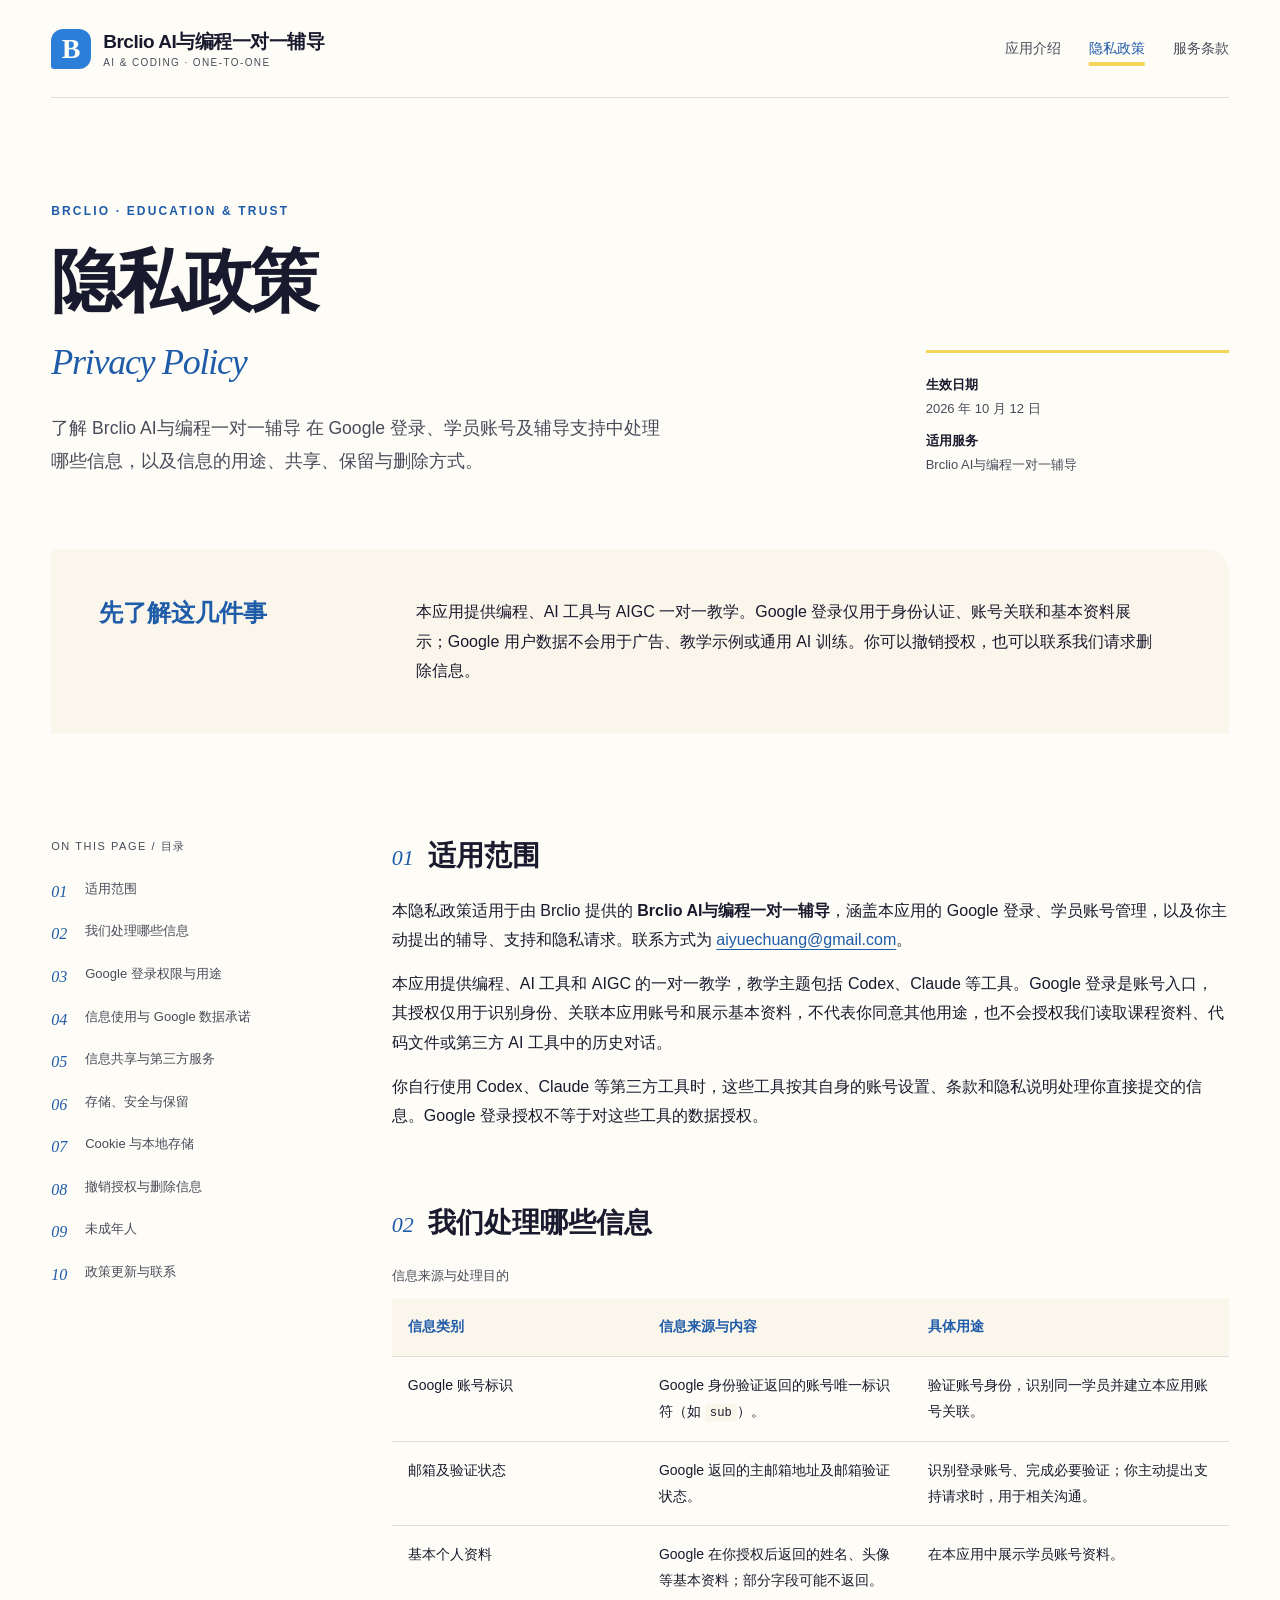
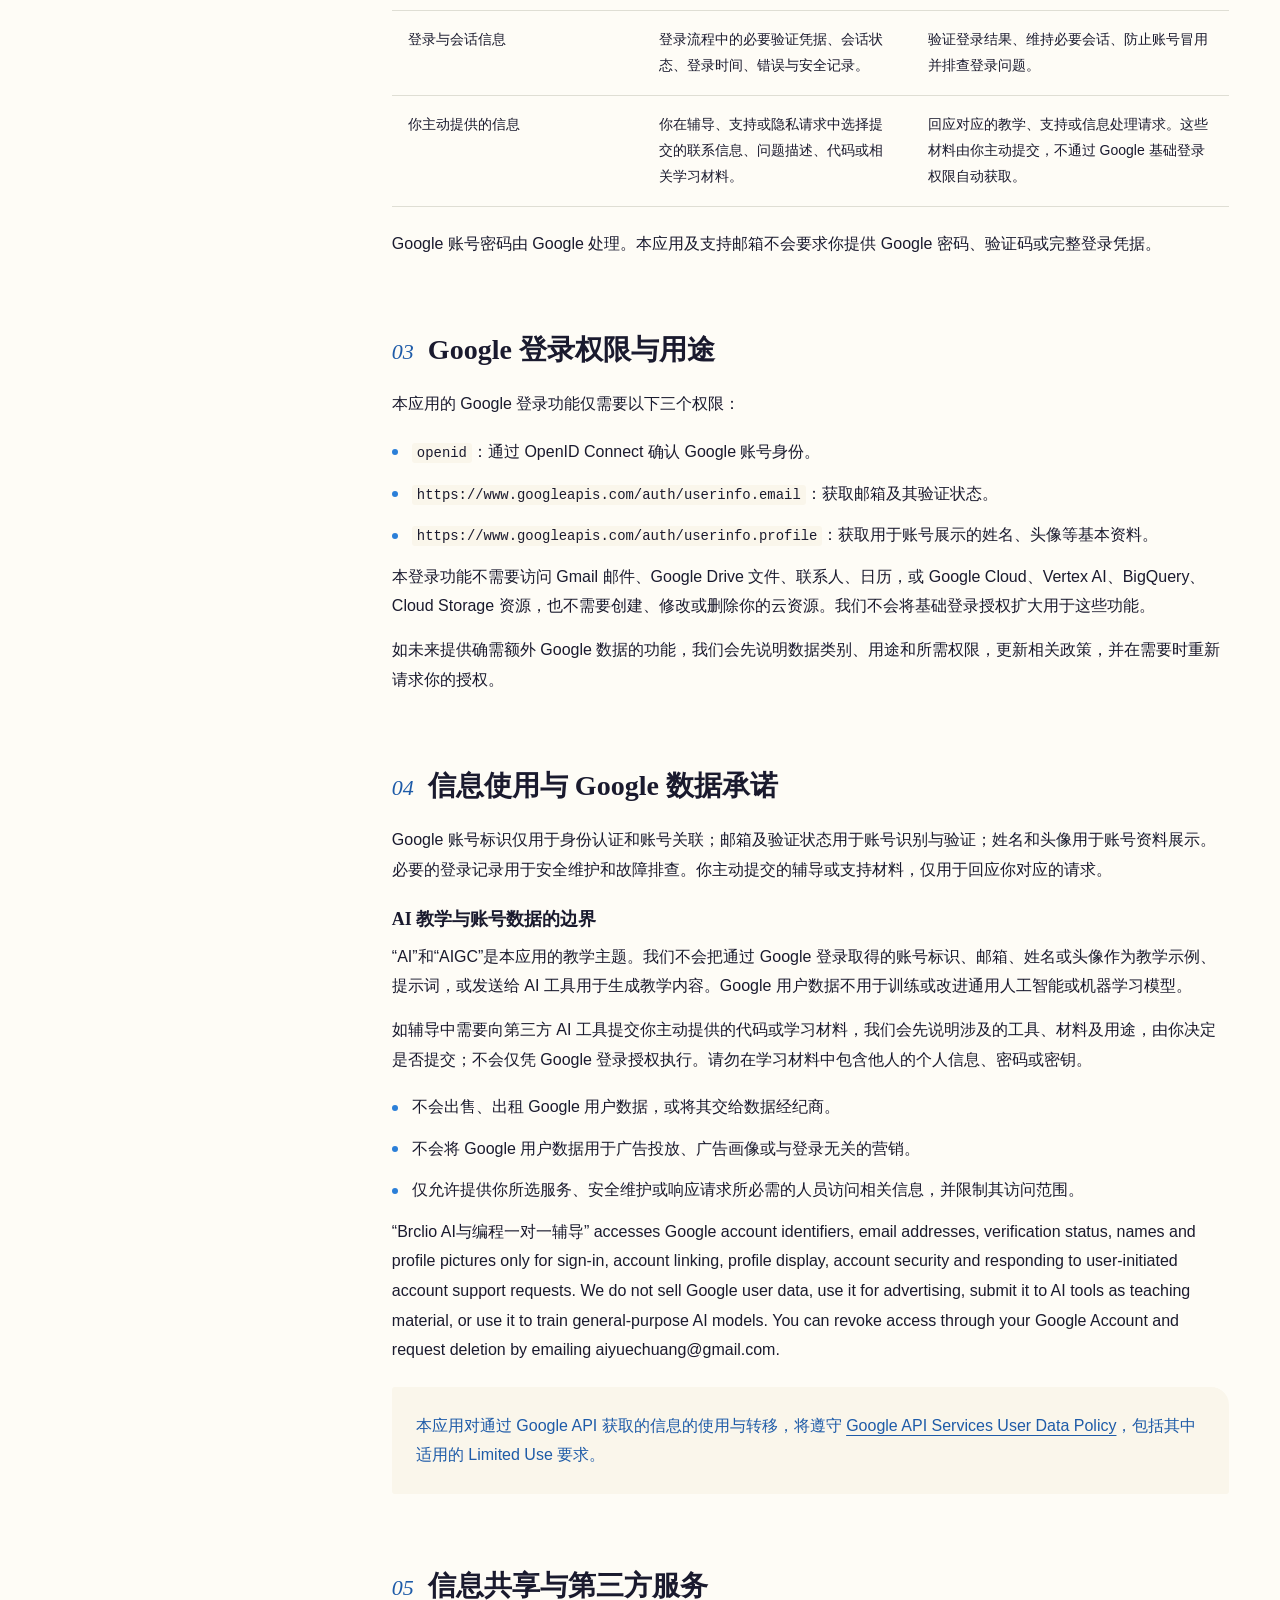
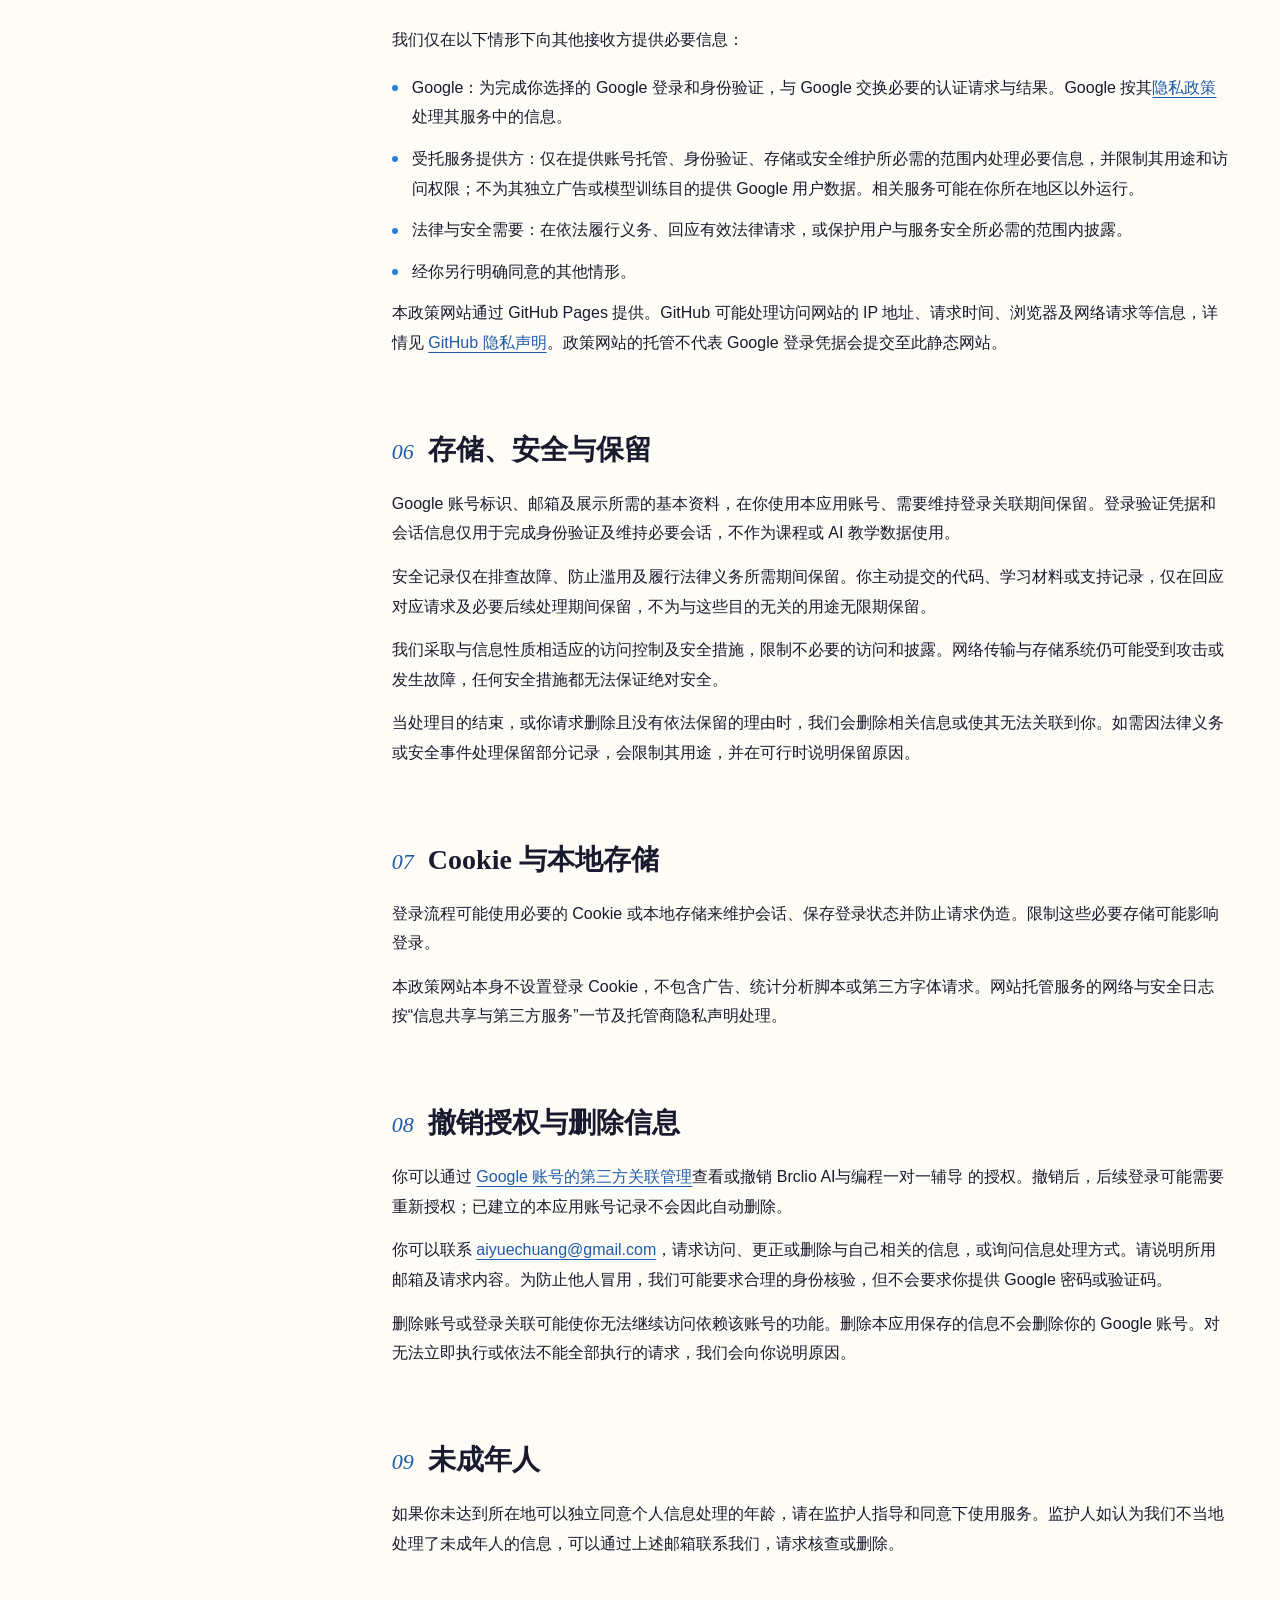
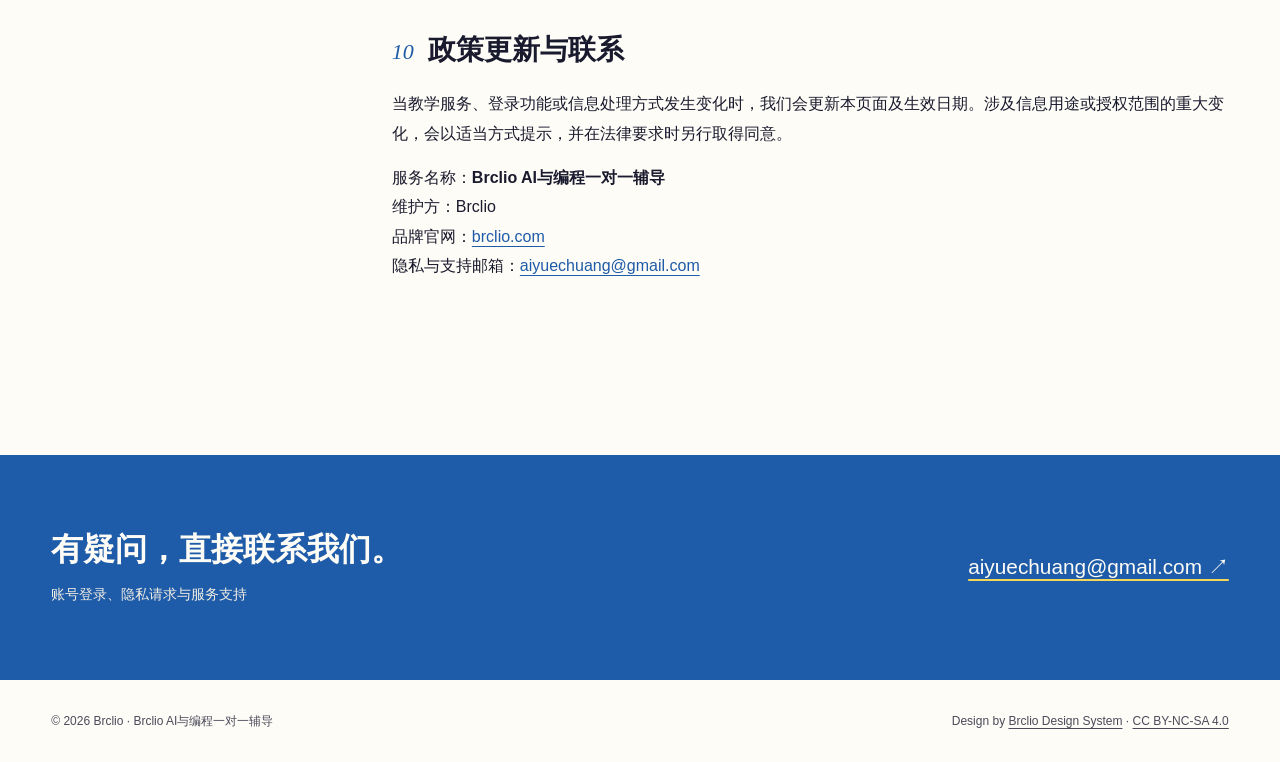
==== commit 16e86e7f: "Simplify app name for consistent OAuth branding" ====
--- a/privacy.html
+++ b/privacy.html
@@ -3,17 +3,17 @@
 <head>
   <meta charset="UTF-8">
   <meta name="viewport" content="width=device-width, initial-scale=1.0">
-  <meta name="description" content="了解 Brclio·AI·编程1v1辅导 在 Google 登录、学员账号及辅导支持中处理哪些信息，以及信息的用途、共享、保留与删除方式。">
+  <meta name="description" content="了解 Brclio AI与编程一对一辅导 在 Google 登录、学员账号及辅导支持中处理哪些信息，以及信息的用途、共享、保留与删除方式。">
   <meta name="theme-color" content="#fefcf6">
   <meta name="referrer" content="strict-origin-when-cross-origin">
-  <title>隐私政策 · Brclio·AI·编程1v1辅导</title>
+  <title>Brclio AI与编程一对一辅导 - 隐私政策</title>
   <link rel="canonical" href="https://pages.brclio.com/brclio-legal/privacy.html">
   <link rel="icon" href="assets/favicon.svg" type="image/svg+xml">
   <link rel="stylesheet" href="assets/style.css">
 </head>
 <body>
-<a class="skip-link" href="#main">跳到正文</a><header class="site-header container"><a class="brand" href="index.html" aria-label="Brclio·AI·编程1v1辅导 服务介绍"><span class="brand-icon" aria-hidden="true">B</span><span class="brand-name">Brclio·AI·编程1v1辅导<small>AI &amp; CODING · ONE-TO-ONE</small></span></a><nav class="top-nav" aria-label="主导航"><a href="index.html">应用介绍</a><a href="privacy.html" aria-current="page">隐私政策</a><a href="terms.html">服务条款</a></nav></header>
-<main id="main" tabindex="-1"><div class="container"><div class="hero"><div><span class="eyebrow">BRCLIO · EDUCATION &amp; TRUST</span><h1>隐私政策</h1><span class="english" lang="en">Privacy Policy</span><p class="hero-description">了解 Brclio·AI·编程1v1辅导 在 Google 登录、学员账号及辅导支持中处理哪些信息，以及信息的用途、共享、保留与删除方式。</p></div><div class="document-meta"><p><strong>生效日期</strong><time datetime="2026-10-12">2026 年 10 月 12 日</time></p><p><strong>适用服务</strong>Brclio·AI·编程1v1辅导</p></div></div><div class="summary"><h2>先了解这几件事</h2><p>本应用提供编程、AI 工具与 AIGC 一对一教学。Google 登录仅用于身份认证、账号关联和基本资料展示；Google 用户数据不会用于广告、教学示例或通用 AI 训练。你可以撤销授权，也可以联系我们请求删除信息。</p></div><div class="legal-layout"><nav class="toc" aria-label="本页目录"><span class="toc-title">ON THIS PAGE / 目录</span><ol><li><a href="#scope">适用范围</a></li><li><a href="#data">我们处理哪些信息</a></li><li><a href="#permissions">Google 登录权限与用途</a></li><li><a href="#use">信息使用与 Google 数据承诺</a></li><li><a href="#sharing">信息共享与第三方服务</a></li><li><a href="#storage">存储、安全与保留</a></li><li><a href="#cookies">Cookie 与本地存储</a></li><li><a href="#rights">撤销授权与删除信息</a></li><li><a href="#children">未成年人</a></li><li><a href="#updates">政策更新与联系</a></li></ol></nav><article class="legal-content" aria-label="隐私政策正文"><section class="legal-section" id="scope" aria-labelledby="heading-scope"><div class="section-header"><span class="section-number" aria-hidden="true">01</span><h2 id="heading-scope">适用范围</h2></div><p>本隐私政策适用于由 Brclio 提供的 <strong>Brclio·AI·编程1v1辅导</strong>，涵盖本应用的 Google 登录、学员账号管理，以及你主动提出的辅导、支持和隐私请求。联系方式为 <a href="mailto:aiyuechuang@gmail.com">aiyuechuang@gmail.com</a>。</p><p>本应用提供编程、AI 工具和 AIGC 的一对一教学，教学主题包括 Codex、Claude 等工具。Google 登录是账号入口，其授权仅用于识别身份、关联本应用账号和展示基本资料，不代表你同意其他用途，也不会授权我们读取课程资料、代码文件或第三方 AI 工具中的历史对话。</p><p>你自行使用 Codex、Claude 等第三方工具时，这些工具按其自身的账号设置、条款和隐私说明处理你直接提交的信息。Google 登录授权不等于对这些工具的数据授权。</p></section>
+<a class="skip-link" href="#main">跳到正文</a><header class="site-header container"><a class="brand" href="index.html" aria-label="Brclio AI与编程一对一辅导 服务介绍"><span class="brand-icon" aria-hidden="true">B</span><span class="brand-name">Brclio AI与编程一对一辅导<small>AI &amp; CODING · ONE-TO-ONE</small></span></a><nav class="top-nav" aria-label="主导航"><a href="index.html">应用介绍</a><a href="privacy.html" aria-current="page">隐私政策</a><a href="terms.html">服务条款</a></nav></header>
+<main id="main" tabindex="-1"><div class="container"><div class="hero"><div><span class="eyebrow">BRCLIO · EDUCATION &amp; TRUST</span><h1>隐私政策</h1><span class="english" lang="en">Privacy Policy</span><p class="hero-description">了解 Brclio AI与编程一对一辅导 在 Google 登录、学员账号及辅导支持中处理哪些信息，以及信息的用途、共享、保留与删除方式。</p></div><div class="document-meta"><p><strong>生效日期</strong><time datetime="2026-10-12">2026 年 10 月 12 日</time></p><p><strong>适用服务</strong>Brclio AI与编程一对一辅导</p></div></div><div class="summary"><h2>先了解这几件事</h2><p>本应用提供编程、AI 工具与 AIGC 一对一教学。Google 登录仅用于身份认证、账号关联和基本资料展示；Google 用户数据不会用于广告、教学示例或通用 AI 训练。你可以撤销授权，也可以联系我们请求删除信息。</p></div><div class="legal-layout"><nav class="toc" aria-label="本页目录"><span class="toc-title">ON THIS PAGE / 目录</span><ol><li><a href="#scope">适用范围</a></li><li><a href="#data">我们处理哪些信息</a></li><li><a href="#permissions">Google 登录权限与用途</a></li><li><a href="#use">信息使用与 Google 数据承诺</a></li><li><a href="#sharing">信息共享与第三方服务</a></li><li><a href="#storage">存储、安全与保留</a></li><li><a href="#cookies">Cookie 与本地存储</a></li><li><a href="#rights">撤销授权与删除信息</a></li><li><a href="#children">未成年人</a></li><li><a href="#updates">政策更新与联系</a></li></ol></nav><article class="legal-content" aria-label="隐私政策正文"><section class="legal-section" id="scope" aria-labelledby="heading-scope"><div class="section-header"><span class="section-number" aria-hidden="true">01</span><h2 id="heading-scope">适用范围</h2></div><p>本隐私政策适用于由 Brclio 提供的 <strong>Brclio AI与编程一对一辅导</strong>，涵盖本应用的 Google 登录、学员账号管理，以及你主动提出的辅导、支持和隐私请求。联系方式为 <a href="mailto:aiyuechuang@gmail.com">aiyuechuang@gmail.com</a>。</p><p>本应用提供编程、AI 工具和 AIGC 的一对一教学，教学主题包括 Codex、Claude 等工具。Google 登录是账号入口，其授权仅用于识别身份、关联本应用账号和展示基本资料，不代表你同意其他用途，也不会授权我们读取课程资料、代码文件或第三方 AI 工具中的历史对话。</p><p>你自行使用 Codex、Claude 等第三方工具时，这些工具按其自身的账号设置、条款和隐私说明处理你直接提交的信息。Google 登录授权不等于对这些工具的数据授权。</p></section>
 <section class="legal-section" id="data" aria-labelledby="heading-data"><div class="section-header"><span class="section-number" aria-hidden="true">02</span><h2 id="heading-data">我们处理哪些信息</h2></div><div class="table-wrap"><table class="data-table"><caption>信息来源与处理目的</caption><thead><tr><th scope="col">信息类别</th><th scope="col">信息来源与内容</th><th scope="col">具体用途</th></tr></thead><tbody>
 <tr><td>Google 账号标识</td><td>Google 身份验证返回的账号唯一标识符（如 <code>sub</code>）。</td><td>验证账号身份，识别同一学员并建立本应用账号关联。</td></tr>
 <tr><td>邮箱及验证状态</td><td>Google 返回的主邮箱地址及邮箱验证状态。</td><td>识别登录账号、完成必要验证；你主动提出支持请求时，用于相关沟通。</td></tr>
@@ -22,13 +22,13 @@
 <tr><td>你主动提供的信息</td><td>你在辅导、支持或隐私请求中选择提交的联系信息、问题描述、代码或相关学习材料。</td><td>回应对应的教学、支持或信息处理请求。这些材料由你主动提交，不通过 Google 基础登录权限自动获取。</td></tr>
 </tbody></table></div><p>Google 账号密码由 Google 处理。本应用及支持邮箱不会要求你提供 Google 密码、验证码或完整登录凭据。</p></section>
 <section class="legal-section" id="permissions" aria-labelledby="heading-permissions"><div class="section-header"><span class="section-number" aria-hidden="true">03</span><h2 id="heading-permissions">Google 登录权限与用途</h2></div><p>本应用的 Google 登录功能仅需要以下三个权限：</p><ul class="legal-list"><li><code>openid</code>：通过 OpenID Connect 确认 Google 账号身份。</li><li><code>https://www.googleapis.com/auth/userinfo.email</code>：获取邮箱及其验证状态。</li><li><code>https://www.googleapis.com/auth/userinfo.profile</code>：获取用于账号展示的姓名、头像等基本资料。</li></ul><p>本登录功能不需要访问 Gmail 邮件、Google Drive 文件、联系人、日历，或 Google Cloud、Vertex AI、BigQuery、Cloud Storage 资源，也不需要创建、修改或删除你的云资源。我们不会将基础登录授权扩大用于这些功能。</p><p>如未来提供确需额外 Google 数据的功能，我们会先说明数据类别、用途和所需权限，更新相关政策，并在需要时重新请求你的授权。</p></section>
-<section class="legal-section" id="use" aria-labelledby="heading-use"><div class="section-header"><span class="section-number" aria-hidden="true">04</span><h2 id="heading-use">信息使用与 Google 数据承诺</h2></div><p>Google 账号标识仅用于身份认证和账号关联；邮箱及验证状态用于账号识别与验证；姓名和头像用于账号资料展示。必要的登录记录用于安全维护和故障排查。你主动提交的辅导或支持材料，仅用于回应你对应的请求。</p><h3>AI 教学与账号数据的边界</h3><p>“AI”和“AIGC”是本应用的教学主题。我们不会把通过 Google 登录取得的账号标识、邮箱、姓名或头像作为教学示例、提示词，或发送给 AI 工具用于生成教学内容。Google 用户数据不用于训练或改进通用人工智能或机器学习模型。</p><p>如辅导中需要向第三方 AI 工具提交你主动提供的代码或学习材料，我们会先说明涉及的工具、材料及用途，由你决定是否提交；不会仅凭 Google 登录授权执行。请勿在学习材料中包含他人的个人信息、密码或密钥。</p><ul class="legal-list"><li>不会出售、出租 Google 用户数据，或将其交给数据经纪商。</li><li>不会将 Google 用户数据用于广告投放、广告画像或与登录无关的营销。</li><li>仅允许提供你所选服务、安全维护或响应请求所必需的人员访问相关信息，并限制其访问范围。</li></ul><p lang="en">“Brclio·AI·编程1v1辅导” accesses Google account identifiers, email addresses, verification status, names and profile pictures only for sign-in, account linking, profile display, account security and responding to user-initiated account support requests. We do not sell Google user data, use it for advertising, submit it to AI tools as teaching material, or use it to train general-purpose AI models. You can revoke access through your Google Account and request deletion by emailing aiyuechuang@gmail.com.</p><div class="key-insight"><p>本应用对通过 Google API 获取的信息的使用与转移，将遵守 <a href="https://developers.google.com/terms/api-services-user-data-policy">Google API Services User Data Policy</a>，包括其中适用的 Limited Use 要求。</p></div></section>
+<section class="legal-section" id="use" aria-labelledby="heading-use"><div class="section-header"><span class="section-number" aria-hidden="true">04</span><h2 id="heading-use">信息使用与 Google 数据承诺</h2></div><p>Google 账号标识仅用于身份认证和账号关联；邮箱及验证状态用于账号识别与验证；姓名和头像用于账号资料展示。必要的登录记录用于安全维护和故障排查。你主动提交的辅导或支持材料，仅用于回应你对应的请求。</p><h3>AI 教学与账号数据的边界</h3><p>“AI”和“AIGC”是本应用的教学主题。我们不会把通过 Google 登录取得的账号标识、邮箱、姓名或头像作为教学示例、提示词，或发送给 AI 工具用于生成教学内容。Google 用户数据不用于训练或改进通用人工智能或机器学习模型。</p><p>如辅导中需要向第三方 AI 工具提交你主动提供的代码或学习材料，我们会先说明涉及的工具、材料及用途，由你决定是否提交；不会仅凭 Google 登录授权执行。请勿在学习材料中包含他人的个人信息、密码或密钥。</p><ul class="legal-list"><li>不会出售、出租 Google 用户数据，或将其交给数据经纪商。</li><li>不会将 Google 用户数据用于广告投放、广告画像或与登录无关的营销。</li><li>仅允许提供你所选服务、安全维护或响应请求所必需的人员访问相关信息，并限制其访问范围。</li></ul><p lang="en">“Brclio AI与编程一对一辅导” accesses Google account identifiers, email addresses, verification status, names and profile pictures only for sign-in, account linking, profile display, account security and responding to user-initiated account support requests. We do not sell Google user data, use it for advertising, submit it to AI tools as teaching material, or use it to train general-purpose AI models. You can revoke access through your Google Account and request deletion by emailing aiyuechuang@gmail.com.</p><div class="key-insight"><p>本应用对通过 Google API 获取的信息的使用与转移，将遵守 <a href="https://developers.google.com/terms/api-services-user-data-policy">Google API Services User Data Policy</a>，包括其中适用的 Limited Use 要求。</p></div></section>
 <section class="legal-section" id="sharing" aria-labelledby="heading-sharing"><div class="section-header"><span class="section-number" aria-hidden="true">05</span><h2 id="heading-sharing">信息共享与第三方服务</h2></div><p>我们仅在以下情形下向其他接收方提供必要信息：</p><ul class="legal-list"><li>Google：为完成你选择的 Google 登录和身份验证，与 Google 交换必要的认证请求与结果。Google 按其<a href="https://policies.google.com/privacy">隐私政策</a>处理其服务中的信息。</li><li>受托服务提供方：仅在提供账号托管、身份验证、存储或安全维护所必需的范围内处理必要信息，并限制其用途和访问权限；不为其独立广告或模型训练目的提供 Google 用户数据。相关服务可能在你所在地区以外运行。</li><li>法律与安全需要：在依法履行义务、回应有效法律请求，或保护用户与服务安全所必需的范围内披露。</li><li>经你另行明确同意的其他情形。</li></ul><p>本政策网站通过 GitHub Pages 提供。GitHub 可能处理访问网站的 IP 地址、请求时间、浏览器及网络请求等信息，详情见 <a href="https://docs.github.com/en/site-policy/privacy-policies/github-general-privacy-statement">GitHub 隐私声明</a>。政策网站的托管不代表 Google 登录凭据会提交至此静态网站。</p></section>
 <section class="legal-section" id="storage" aria-labelledby="heading-storage"><div class="section-header"><span class="section-number" aria-hidden="true">06</span><h2 id="heading-storage">存储、安全与保留</h2></div><p>Google 账号标识、邮箱及展示所需的基本资料，在你使用本应用账号、需要维持登录关联期间保留。登录验证凭据和会话信息仅用于完成身份验证及维持必要会话，不作为课程或 AI 教学数据使用。</p><p>安全记录仅在排查故障、防止滥用及履行法律义务所需期间保留。你主动提交的代码、学习材料或支持记录，仅在回应对应请求及必要后续处理期间保留，不为与这些目的无关的用途无限期保留。</p><p>我们采取与信息性质相适应的访问控制及安全措施，限制不必要的访问和披露。网络传输与存储系统仍可能受到攻击或发生故障，任何安全措施都无法保证绝对安全。</p><p>当处理目的结束，或你请求删除且没有依法保留的理由时，我们会删除相关信息或使其无法关联到你。如需因法律义务或安全事件处理保留部分记录，会限制其用途，并在可行时说明保留原因。</p></section>
 <section class="legal-section" id="cookies" aria-labelledby="heading-cookies"><div class="section-header"><span class="section-number" aria-hidden="true">07</span><h2 id="heading-cookies">Cookie 与本地存储</h2></div><p>登录流程可能使用必要的 Cookie 或本地存储来维护会话、保存登录状态并防止请求伪造。限制这些必要存储可能影响登录。</p><p>本政策网站本身不设置登录 Cookie，不包含广告、统计分析脚本或第三方字体请求。网站托管服务的网络与安全日志按“信息共享与第三方服务”一节及托管商隐私声明处理。</p></section>
-<section class="legal-section" id="rights" aria-labelledby="heading-rights"><div class="section-header"><span class="section-number" aria-hidden="true">08</span><h2 id="heading-rights">撤销授权与删除信息</h2></div><p>你可以通过 <a href="https://myaccount.google.com/connections">Google 账号的第三方关联管理</a>查看或撤销 Brclio·AI·编程1v1辅导 的授权。撤销后，后续登录可能需要重新授权；已建立的本应用账号记录不会因此自动删除。</p><p>你可以联系 <a href="mailto:aiyuechuang@gmail.com">aiyuechuang@gmail.com</a>，请求访问、更正或删除与自己相关的信息，或询问信息处理方式。请说明所用邮箱及请求内容。为防止他人冒用，我们可能要求合理的身份核验，但不会要求你提供 Google 密码或验证码。</p><p>删除账号或登录关联可能使你无法继续访问依赖该账号的功能。删除本应用保存的信息不会删除你的 Google 账号。对无法立即执行或依法不能全部执行的请求，我们会向你说明原因。</p></section>
+<section class="legal-section" id="rights" aria-labelledby="heading-rights"><div class="section-header"><span class="section-number" aria-hidden="true">08</span><h2 id="heading-rights">撤销授权与删除信息</h2></div><p>你可以通过 <a href="https://myaccount.google.com/connections">Google 账号的第三方关联管理</a>查看或撤销 Brclio AI与编程一对一辅导 的授权。撤销后，后续登录可能需要重新授权；已建立的本应用账号记录不会因此自动删除。</p><p>你可以联系 <a href="mailto:aiyuechuang@gmail.com">aiyuechuang@gmail.com</a>，请求访问、更正或删除与自己相关的信息，或询问信息处理方式。请说明所用邮箱及请求内容。为防止他人冒用，我们可能要求合理的身份核验，但不会要求你提供 Google 密码或验证码。</p><p>删除账号或登录关联可能使你无法继续访问依赖该账号的功能。删除本应用保存的信息不会删除你的 Google 账号。对无法立即执行或依法不能全部执行的请求，我们会向你说明原因。</p></section>
 <section class="legal-section" id="children" aria-labelledby="heading-children"><div class="section-header"><span class="section-number" aria-hidden="true">09</span><h2 id="heading-children">未成年人</h2></div><p>如果你未达到所在地可以独立同意个人信息处理的年龄，请在监护人指导和同意下使用服务。监护人如认为我们不当地处理了未成年人的信息，可以通过上述邮箱联系我们，请求核查或删除。</p></section>
-<section class="legal-section" id="updates" aria-labelledby="heading-updates"><div class="section-header"><span class="section-number" aria-hidden="true">10</span><h2 id="heading-updates">政策更新与联系</h2></div><p>当教学服务、登录功能或信息处理方式发生变化时，我们会更新本页面及生效日期。涉及信息用途或授权范围的重大变化，会以适当方式提示，并在法律要求时另行取得同意。</p><p>服务名称：<strong>Brclio·AI·编程1v1辅导</strong><br>维护方：Brclio<br>品牌官网：<a href="https://brclio.com">brclio.com</a><br>隐私与支持邮箱：<a href="mailto:aiyuechuang@gmail.com">aiyuechuang@gmail.com</a></p></section></article></div></div></main>
-<section class="contact"><div class="container contact-inner"><div><h2>有疑问，直接联系我们。</h2><p>账号登录、隐私请求与服务支持</p></div><a href="mailto:aiyuechuang@gmail.com">aiyuechuang@gmail.com ↗</a></div></section><footer class="site-footer container"><p>© 2026 Brclio · Brclio·AI·编程1v1辅导</p><p>Design by <a href="https://github.com/Brclio/brclio-design-system">Brclio Design System</a> · <a href="https://creativecommons.org/licenses/by-nc-sa/4.0/">CC BY-NC-SA 4.0</a></p></footer>
+<section class="legal-section" id="updates" aria-labelledby="heading-updates"><div class="section-header"><span class="section-number" aria-hidden="true">10</span><h2 id="heading-updates">政策更新与联系</h2></div><p>当教学服务、登录功能或信息处理方式发生变化时，我们会更新本页面及生效日期。涉及信息用途或授权范围的重大变化，会以适当方式提示，并在法律要求时另行取得同意。</p><p>服务名称：<strong>Brclio AI与编程一对一辅导</strong><br>维护方：Brclio<br>品牌官网：<a href="https://brclio.com">brclio.com</a><br>隐私与支持邮箱：<a href="mailto:aiyuechuang@gmail.com">aiyuechuang@gmail.com</a></p></section></article></div></div></main>
+<section class="contact"><div class="container contact-inner"><div><h2>有疑问，直接联系我们。</h2><p>账号登录、隐私请求与服务支持</p></div><a href="mailto:aiyuechuang@gmail.com">aiyuechuang@gmail.com ↗</a></div></section><footer class="site-footer container"><p>© 2026 Brclio · Brclio AI与编程一对一辅导</p><p>Design by <a href="https://github.com/Brclio/brclio-design-system">Brclio Design System</a> · <a href="https://creativecommons.org/licenses/by-nc-sa/4.0/">CC BY-NC-SA 4.0</a></p></footer>
 </body>
 </html>
--- a/assets/style.css
+++ b/assets/style.css
@@ -82,7 +82,8 @@
 .home-note { max-width: 760px; margin-bottom: 72px; color: var(--ink-light); }
 .home-note h2 { color: var(--ink); font-size: 23px; margin-bottom: 16px; }
 .home-hero { grid-template-columns: 1fr .40fr; align-items: start; }
-.home-hero h1 { font-size: clamp(2rem, 4vw, 3.5rem); line-height: 1.35; }
+.home-hero h1 { font-size: clamp(2rem, 4vw, 3.5rem); line-height: 1.35; text-wrap: balance; }
+.home-hero .title-part { display: inline-block; }
 .purpose-english { max-width: 670px; margin-top: 16px; font-size: 14px; line-height: 1.75; color: var(--ink-light); }
 .policy-actions { display: flex; flex-wrap: wrap; gap: 12px 22px; margin-top: 24px; }
 .policy-actions a { font-size: 14px; font-weight: 500; }
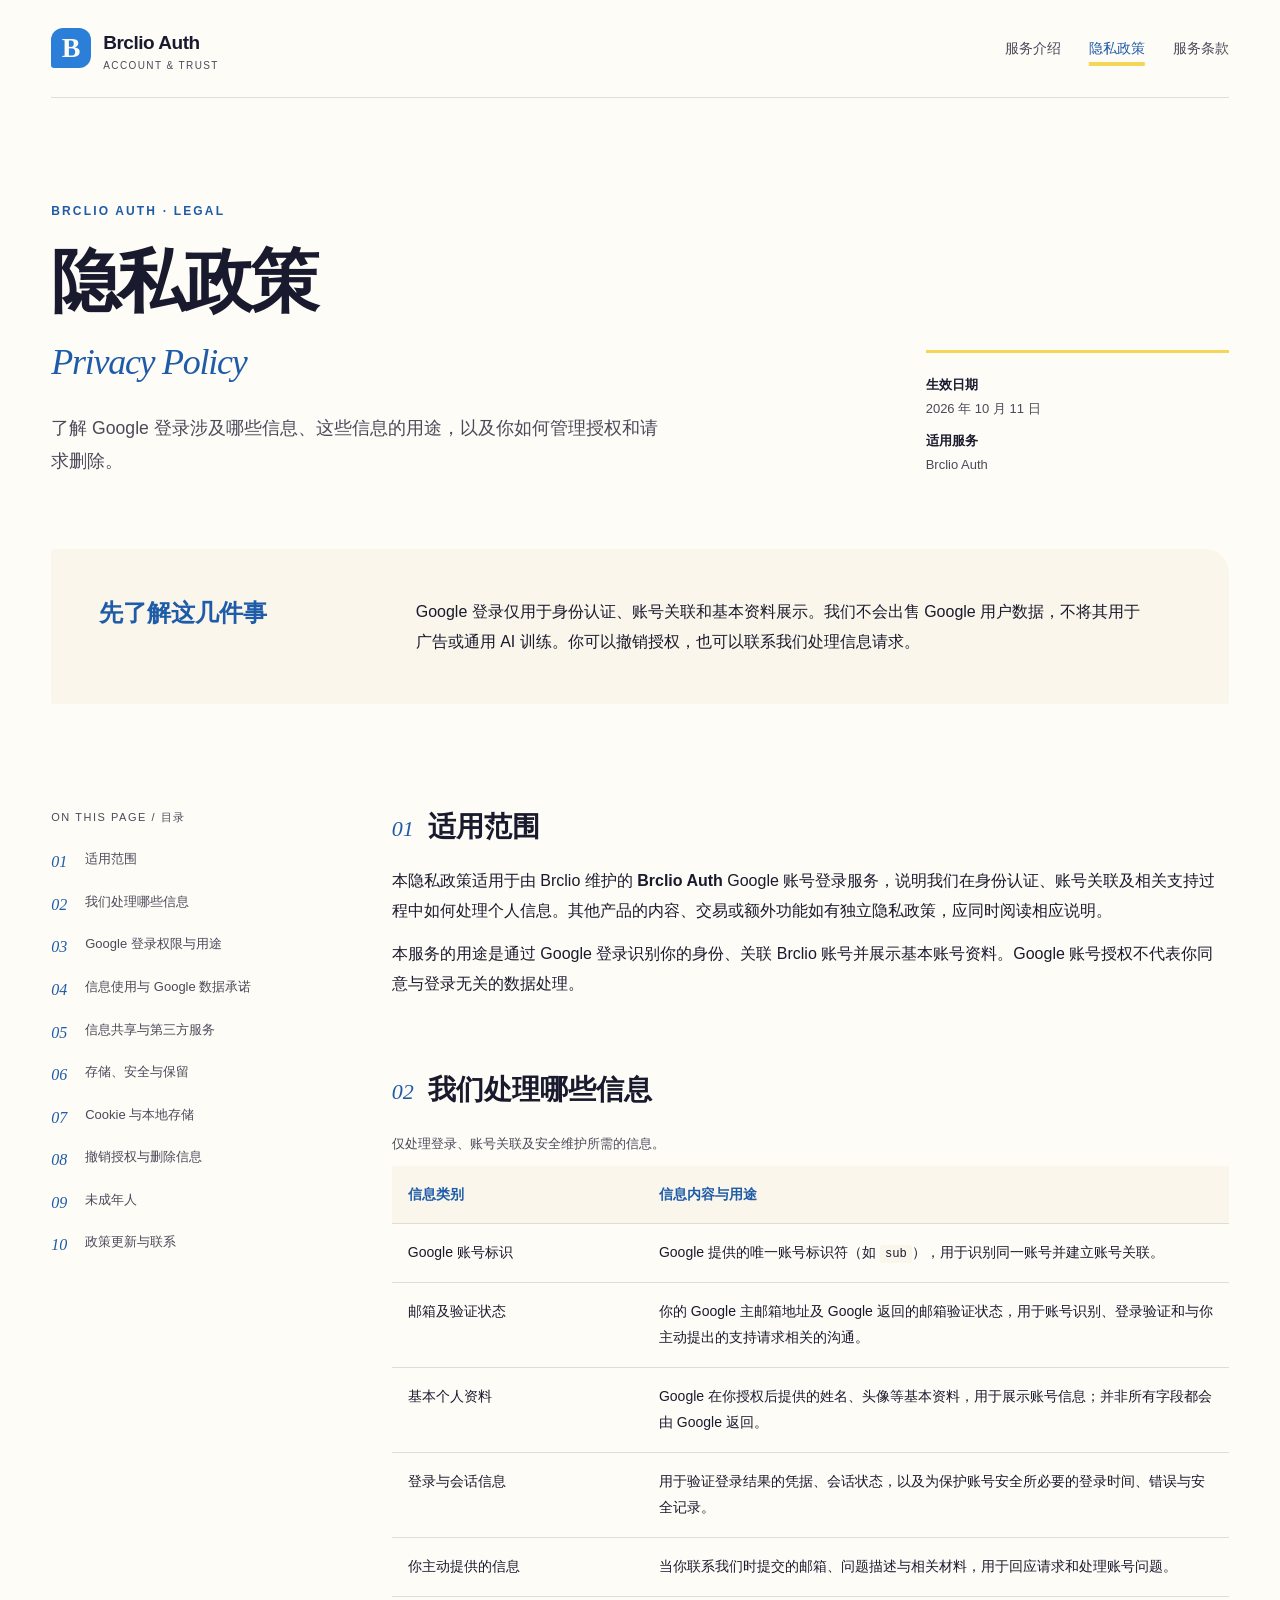
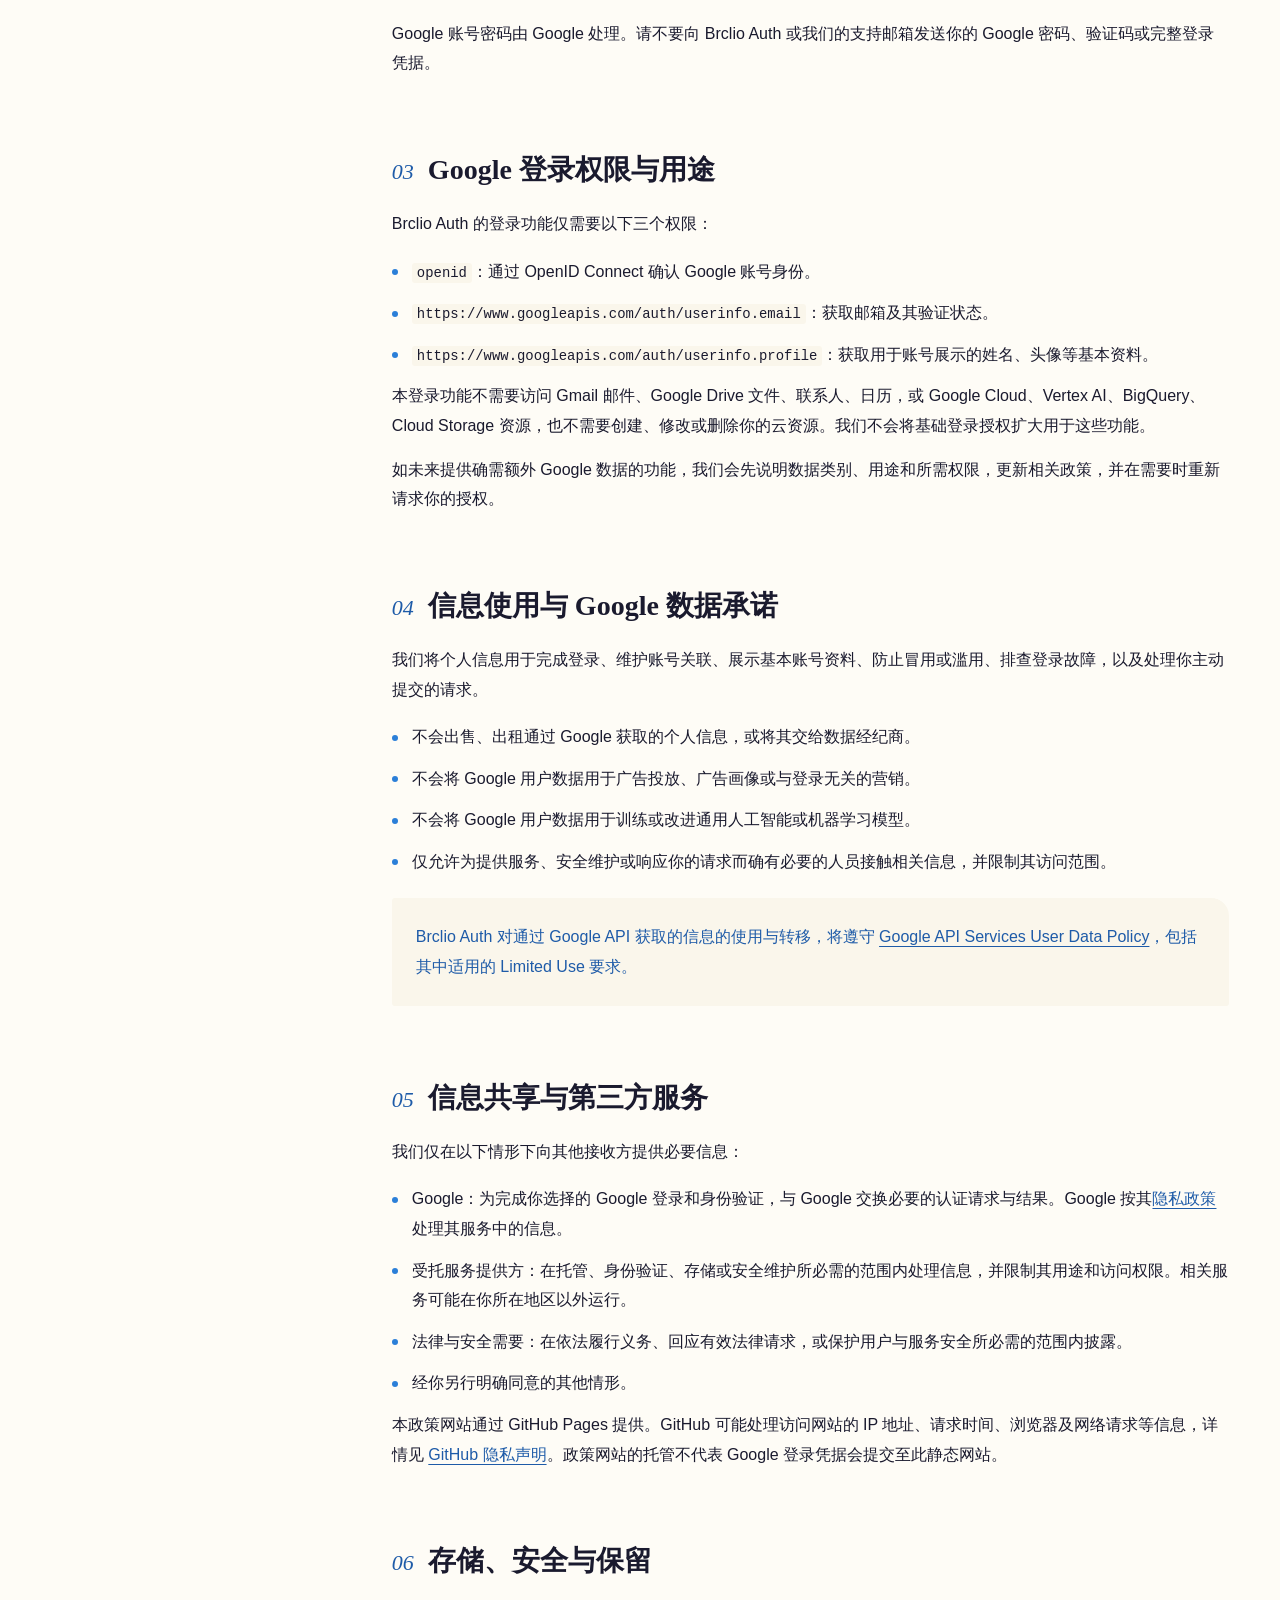
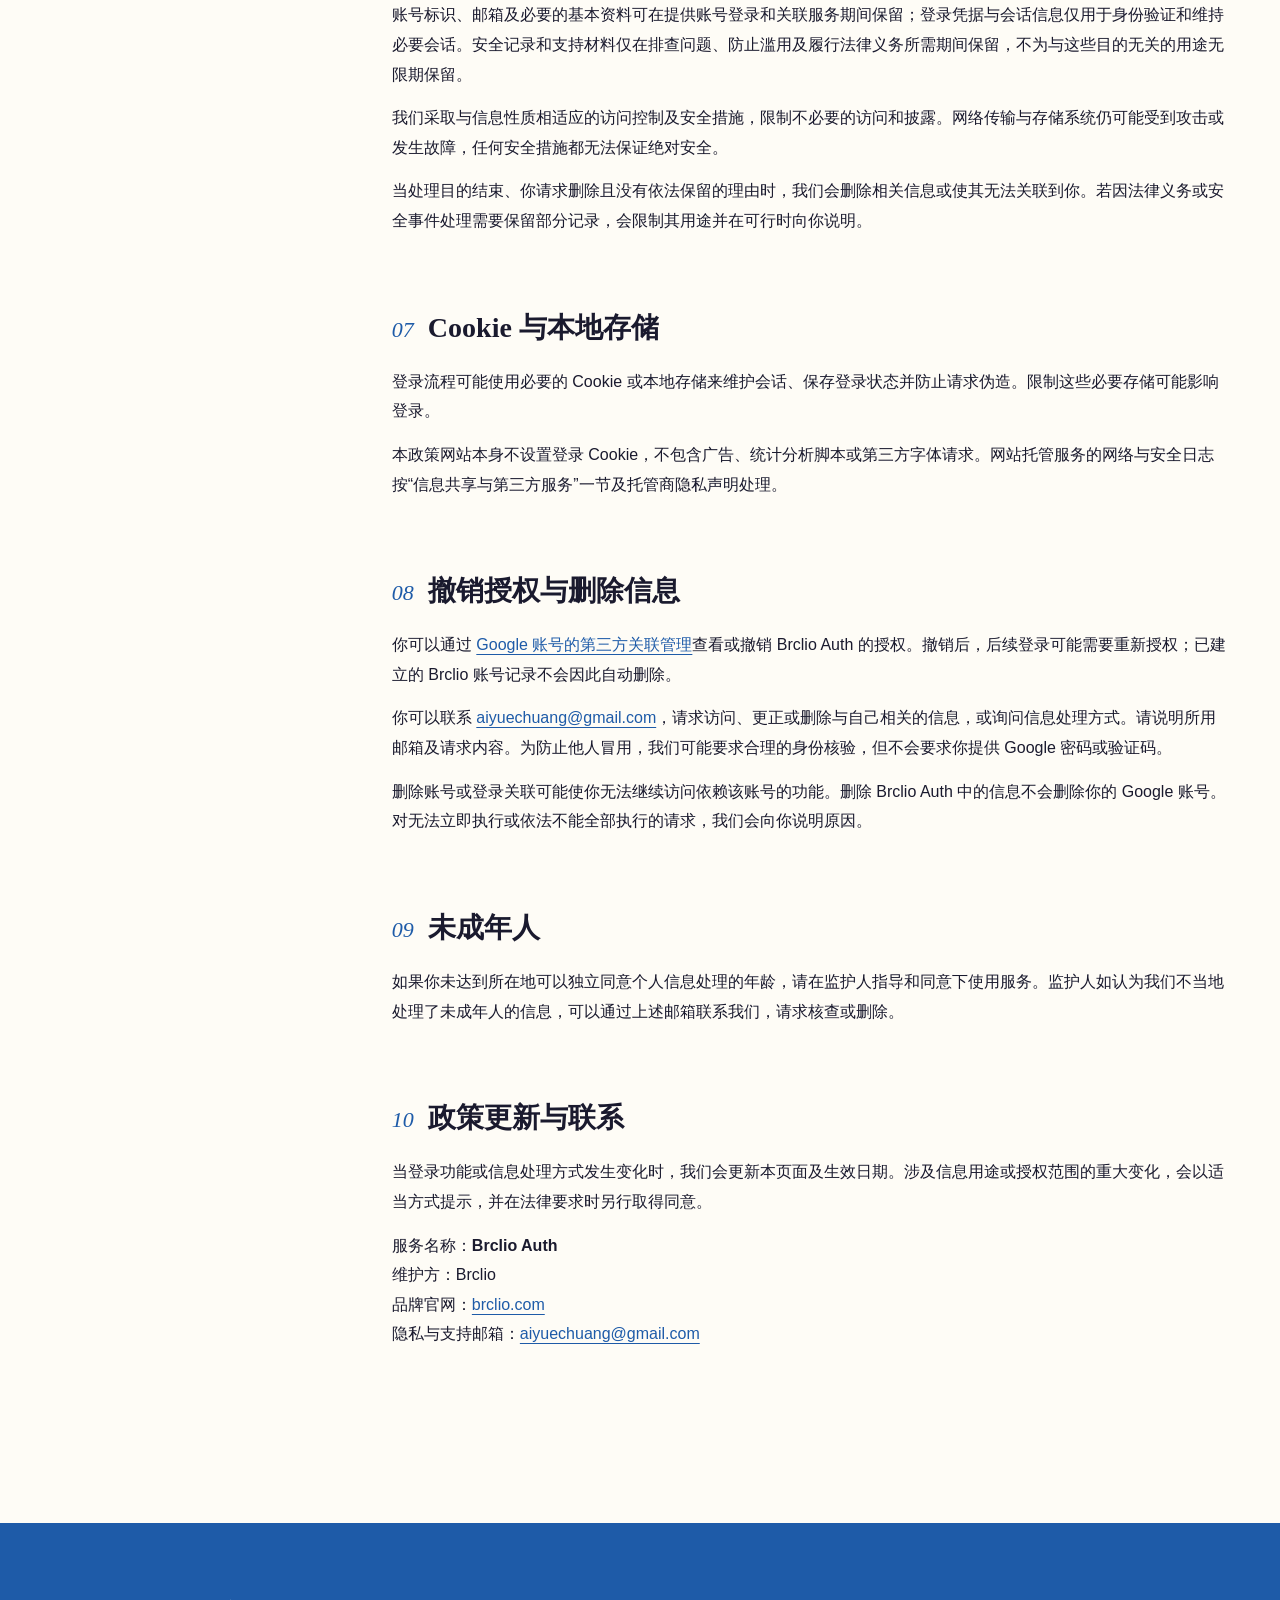
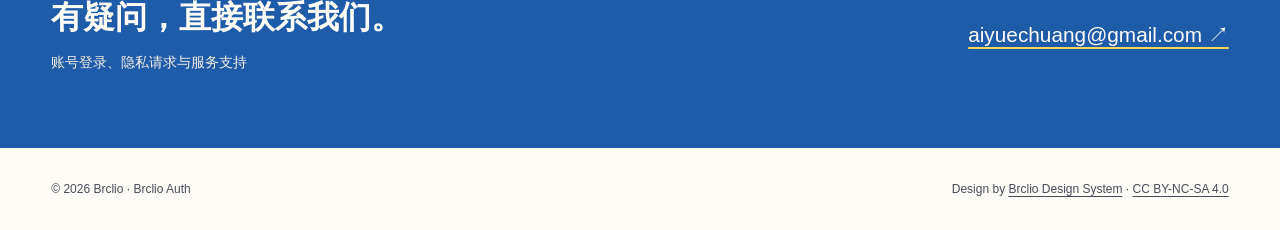
==== commit 1802dfe7: "Restore Brclio Auth public pages" ====
--- a/privacy.html
+++ b/privacy.html
@@ -3,32 +3,25 @@
 <head>
   <meta charset="UTF-8">
   <meta name="viewport" content="width=device-width, initial-scale=1.0">
-  <meta name="description" content="了解 Brclio AI与编程一对一辅导 在 Google 登录、学员账号及辅导支持中处理哪些信息，以及信息的用途、共享、保留与删除方式。">
+  <meta name="description" content="了解 Google 登录涉及哪些信息、这些信息的用途，以及你如何管理授权和请求删除。">
   <meta name="theme-color" content="#fefcf6">
   <meta name="referrer" content="strict-origin-when-cross-origin">
-  <title>Brclio AI与编程一对一辅导 - 隐私政策</title>
-  <link rel="canonical" href="https://pages.brclio.com/brclio-legal/privacy.html">
+  <title>隐私政策 · Brclio Auth</title>
   <link rel="icon" href="assets/favicon.svg" type="image/svg+xml">
   <link rel="stylesheet" href="assets/style.css">
 </head>
 <body>
-<a class="skip-link" href="#main">跳到正文</a><header class="site-header container"><a class="brand" href="index.html" aria-label="Brclio AI与编程一对一辅导 服务介绍"><span class="brand-icon" aria-hidden="true">B</span><span class="brand-name">Brclio AI与编程一对一辅导<small>AI &amp; CODING · ONE-TO-ONE</small></span></a><nav class="top-nav" aria-label="主导航"><a href="index.html">应用介绍</a><a href="privacy.html" aria-current="page">隐私政策</a><a href="terms.html">服务条款</a></nav></header>
-<main id="main" tabindex="-1"><div class="container"><div class="hero"><div><span class="eyebrow">BRCLIO · EDUCATION &amp; TRUST</span><h1>隐私政策</h1><span class="english" lang="en">Privacy Policy</span><p class="hero-description">了解 Brclio AI与编程一对一辅导 在 Google 登录、学员账号及辅导支持中处理哪些信息，以及信息的用途、共享、保留与删除方式。</p></div><div class="document-meta"><p><strong>生效日期</strong><time datetime="2026-10-12">2026 年 10 月 12 日</time></p><p><strong>适用服务</strong>Brclio AI与编程一对一辅导</p></div></div><div class="summary"><h2>先了解这几件事</h2><p>本应用提供编程、AI 工具与 AIGC 一对一教学。Google 登录仅用于身份认证、账号关联和基本资料展示；Google 用户数据不会用于广告、教学示例或通用 AI 训练。你可以撤销授权，也可以联系我们请求删除信息。</p></div><div class="legal-layout"><nav class="toc" aria-label="本页目录"><span class="toc-title">ON THIS PAGE / 目录</span><ol><li><a href="#scope">适用范围</a></li><li><a href="#data">我们处理哪些信息</a></li><li><a href="#permissions">Google 登录权限与用途</a></li><li><a href="#use">信息使用与 Google 数据承诺</a></li><li><a href="#sharing">信息共享与第三方服务</a></li><li><a href="#storage">存储、安全与保留</a></li><li><a href="#cookies">Cookie 与本地存储</a></li><li><a href="#rights">撤销授权与删除信息</a></li><li><a href="#children">未成年人</a></li><li><a href="#updates">政策更新与联系</a></li></ol></nav><article class="legal-content" aria-label="隐私政策正文"><section class="legal-section" id="scope" aria-labelledby="heading-scope"><div class="section-header"><span class="section-number" aria-hidden="true">01</span><h2 id="heading-scope">适用范围</h2></div><p>本隐私政策适用于由 Brclio 提供的 <strong>Brclio AI与编程一对一辅导</strong>，涵盖本应用的 Google 登录、学员账号管理，以及你主动提出的辅导、支持和隐私请求。联系方式为 <a href="mailto:aiyuechuang@gmail.com">aiyuechuang@gmail.com</a>。</p><p>本应用提供编程、AI 工具和 AIGC 的一对一教学，教学主题包括 Codex、Claude 等工具。Google 登录是账号入口，其授权仅用于识别身份、关联本应用账号和展示基本资料，不代表你同意其他用途，也不会授权我们读取课程资料、代码文件或第三方 AI 工具中的历史对话。</p><p>你自行使用 Codex、Claude 等第三方工具时，这些工具按其自身的账号设置、条款和隐私说明处理你直接提交的信息。Google 登录授权不等于对这些工具的数据授权。</p></section>
-<section class="legal-section" id="data" aria-labelledby="heading-data"><div class="section-header"><span class="section-number" aria-hidden="true">02</span><h2 id="heading-data">我们处理哪些信息</h2></div><div class="table-wrap"><table class="data-table"><caption>信息来源与处理目的</caption><thead><tr><th scope="col">信息类别</th><th scope="col">信息来源与内容</th><th scope="col">具体用途</th></tr></thead><tbody>
-<tr><td>Google 账号标识</td><td>Google 身份验证返回的账号唯一标识符（如 <code>sub</code>）。</td><td>验证账号身份，识别同一学员并建立本应用账号关联。</td></tr>
-<tr><td>邮箱及验证状态</td><td>Google 返回的主邮箱地址及邮箱验证状态。</td><td>识别登录账号、完成必要验证；你主动提出支持请求时，用于相关沟通。</td></tr>
-<tr><td>基本个人资料</td><td>Google 在你授权后返回的姓名、头像等基本资料；部分字段可能不返回。</td><td>在本应用中展示学员账号资料。</td></tr>
-<tr><td>登录与会话信息</td><td>登录流程中的必要验证凭据、会话状态、登录时间、错误与安全记录。</td><td>验证登录结果、维持必要会话、防止账号冒用并排查登录问题。</td></tr>
-<tr><td>你主动提供的信息</td><td>你在辅导、支持或隐私请求中选择提交的联系信息、问题描述、代码或相关学习材料。</td><td>回应对应的教学、支持或信息处理请求。这些材料由你主动提交，不通过 Google 基础登录权限自动获取。</td></tr>
-</tbody></table></div><p>Google 账号密码由 Google 处理。本应用及支持邮箱不会要求你提供 Google 密码、验证码或完整登录凭据。</p></section>
-<section class="legal-section" id="permissions" aria-labelledby="heading-permissions"><div class="section-header"><span class="section-number" aria-hidden="true">03</span><h2 id="heading-permissions">Google 登录权限与用途</h2></div><p>本应用的 Google 登录功能仅需要以下三个权限：</p><ul class="legal-list"><li><code>openid</code>：通过 OpenID Connect 确认 Google 账号身份。</li><li><code>https://www.googleapis.com/auth/userinfo.email</code>：获取邮箱及其验证状态。</li><li><code>https://www.googleapis.com/auth/userinfo.profile</code>：获取用于账号展示的姓名、头像等基本资料。</li></ul><p>本登录功能不需要访问 Gmail 邮件、Google Drive 文件、联系人、日历，或 Google Cloud、Vertex AI、BigQuery、Cloud Storage 资源，也不需要创建、修改或删除你的云资源。我们不会将基础登录授权扩大用于这些功能。</p><p>如未来提供确需额外 Google 数据的功能，我们会先说明数据类别、用途和所需权限，更新相关政策，并在需要时重新请求你的授权。</p></section>
-<section class="legal-section" id="use" aria-labelledby="heading-use"><div class="section-header"><span class="section-number" aria-hidden="true">04</span><h2 id="heading-use">信息使用与 Google 数据承诺</h2></div><p>Google 账号标识仅用于身份认证和账号关联；邮箱及验证状态用于账号识别与验证；姓名和头像用于账号资料展示。必要的登录记录用于安全维护和故障排查。你主动提交的辅导或支持材料，仅用于回应你对应的请求。</p><h3>AI 教学与账号数据的边界</h3><p>“AI”和“AIGC”是本应用的教学主题。我们不会把通过 Google 登录取得的账号标识、邮箱、姓名或头像作为教学示例、提示词，或发送给 AI 工具用于生成教学内容。Google 用户数据不用于训练或改进通用人工智能或机器学习模型。</p><p>如辅导中需要向第三方 AI 工具提交你主动提供的代码或学习材料，我们会先说明涉及的工具、材料及用途，由你决定是否提交；不会仅凭 Google 登录授权执行。请勿在学习材料中包含他人的个人信息、密码或密钥。</p><ul class="legal-list"><li>不会出售、出租 Google 用户数据，或将其交给数据经纪商。</li><li>不会将 Google 用户数据用于广告投放、广告画像或与登录无关的营销。</li><li>仅允许提供你所选服务、安全维护或响应请求所必需的人员访问相关信息，并限制其访问范围。</li></ul><p lang="en">“Brclio AI与编程一对一辅导” accesses Google account identifiers, email addresses, verification status, names and profile pictures only for sign-in, account linking, profile display, account security and responding to user-initiated account support requests. We do not sell Google user data, use it for advertising, submit it to AI tools as teaching material, or use it to train general-purpose AI models. You can revoke access through your Google Account and request deletion by emailing aiyuechuang@gmail.com.</p><div class="key-insight"><p>本应用对通过 Google API 获取的信息的使用与转移，将遵守 <a href="https://developers.google.com/terms/api-services-user-data-policy">Google API Services User Data Policy</a>，包括其中适用的 Limited Use 要求。</p></div></section>
-<section class="legal-section" id="sharing" aria-labelledby="heading-sharing"><div class="section-header"><span class="section-number" aria-hidden="true">05</span><h2 id="heading-sharing">信息共享与第三方服务</h2></div><p>我们仅在以下情形下向其他接收方提供必要信息：</p><ul class="legal-list"><li>Google：为完成你选择的 Google 登录和身份验证，与 Google 交换必要的认证请求与结果。Google 按其<a href="https://policies.google.com/privacy">隐私政策</a>处理其服务中的信息。</li><li>受托服务提供方：仅在提供账号托管、身份验证、存储或安全维护所必需的范围内处理必要信息，并限制其用途和访问权限；不为其独立广告或模型训练目的提供 Google 用户数据。相关服务可能在你所在地区以外运行。</li><li>法律与安全需要：在依法履行义务、回应有效法律请求，或保护用户与服务安全所必需的范围内披露。</li><li>经你另行明确同意的其他情形。</li></ul><p>本政策网站通过 GitHub Pages 提供。GitHub 可能处理访问网站的 IP 地址、请求时间、浏览器及网络请求等信息，详情见 <a href="https://docs.github.com/en/site-policy/privacy-policies/github-general-privacy-statement">GitHub 隐私声明</a>。政策网站的托管不代表 Google 登录凭据会提交至此静态网站。</p></section>
-<section class="legal-section" id="storage" aria-labelledby="heading-storage"><div class="section-header"><span class="section-number" aria-hidden="true">06</span><h2 id="heading-storage">存储、安全与保留</h2></div><p>Google 账号标识、邮箱及展示所需的基本资料，在你使用本应用账号、需要维持登录关联期间保留。登录验证凭据和会话信息仅用于完成身份验证及维持必要会话，不作为课程或 AI 教学数据使用。</p><p>安全记录仅在排查故障、防止滥用及履行法律义务所需期间保留。你主动提交的代码、学习材料或支持记录，仅在回应对应请求及必要后续处理期间保留，不为与这些目的无关的用途无限期保留。</p><p>我们采取与信息性质相适应的访问控制及安全措施，限制不必要的访问和披露。网络传输与存储系统仍可能受到攻击或发生故障，任何安全措施都无法保证绝对安全。</p><p>当处理目的结束，或你请求删除且没有依法保留的理由时，我们会删除相关信息或使其无法关联到你。如需因法律义务或安全事件处理保留部分记录，会限制其用途，并在可行时说明保留原因。</p></section>
+<a class="skip-link" href="#main">跳到正文</a><header class="site-header container"><a class="brand" href="index.html" aria-label="Brclio Auth 服务介绍"><span class="brand-icon" aria-hidden="true">B</span><span class="brand-name">Brclio Auth<small>ACCOUNT &amp; TRUST</small></span></a><nav class="top-nav" aria-label="主导航"><a href="index.html">服务介绍</a><a href="privacy.html" aria-current="page">隐私政策</a><a href="terms.html">服务条款</a></nav></header>
+<main id="main" tabindex="-1"><div class="container"><div class="hero"><div><span class="eyebrow">BRCLIO AUTH · LEGAL</span><h1>隐私政策</h1><span class="english" lang="en">Privacy Policy</span><p class="hero-description">了解 Google 登录涉及哪些信息、这些信息的用途，以及你如何管理授权和请求删除。</p></div><div class="document-meta"><p><strong>生效日期</strong><time datetime="2026-10-11">2026 年 10 月 11 日</time></p><p><strong>适用服务</strong>Brclio Auth</p></div></div><div class="summary"><h2>先了解这几件事</h2><p>Google 登录仅用于身份认证、账号关联和基本资料展示。我们不会出售 Google 用户数据，不将其用于广告或通用 AI 训练。你可以撤销授权，也可以联系我们处理信息请求。</p></div><div class="legal-layout"><nav class="toc" aria-label="本页目录"><span class="toc-title">ON THIS PAGE / 目录</span><ol><li><a href="#scope">适用范围</a></li><li><a href="#data">我们处理哪些信息</a></li><li><a href="#permissions">Google 登录权限与用途</a></li><li><a href="#use">信息使用与 Google 数据承诺</a></li><li><a href="#sharing">信息共享与第三方服务</a></li><li><a href="#storage">存储、安全与保留</a></li><li><a href="#cookies">Cookie 与本地存储</a></li><li><a href="#rights">撤销授权与删除信息</a></li><li><a href="#children">未成年人</a></li><li><a href="#updates">政策更新与联系</a></li></ol></nav><article class="legal-content" aria-label="隐私政策正文"><section class="legal-section" id="scope" aria-labelledby="heading-scope"><div class="section-header"><span class="section-number" aria-hidden="true">01</span><h2 id="heading-scope">适用范围</h2></div><p>本隐私政策适用于由 Brclio 维护的 <strong>Brclio Auth</strong> Google 账号登录服务，说明我们在身份认证、账号关联及相关支持过程中如何处理个人信息。其他产品的内容、交易或额外功能如有独立隐私政策，应同时阅读相应说明。</p><p>本服务的用途是通过 Google 登录识别你的身份、关联 Brclio 账号并展示基本账号资料。Google 账号授权不代表你同意与登录无关的数据处理。</p></section>
+<section class="legal-section" id="data" aria-labelledby="heading-data"><div class="section-header"><span class="section-number" aria-hidden="true">02</span><h2 id="heading-data">我们处理哪些信息</h2></div><div class="table-wrap"><table class="data-table"><caption>仅处理登录、账号关联及安全维护所需的信息。</caption><thead><tr><th scope="col">信息类别</th><th scope="col">信息内容与用途</th></tr></thead><tbody><tr><td>Google 账号标识</td><td>Google 提供的唯一账号标识符（如 <code>sub</code>），用于识别同一账号并建立账号关联。</td></tr><tr><td>邮箱及验证状态</td><td>你的 Google 主邮箱地址及 Google 返回的邮箱验证状态，用于账号识别、登录验证和与你主动提出的支持请求相关的沟通。</td></tr><tr><td>基本个人资料</td><td>Google 在你授权后提供的姓名、头像等基本资料，用于展示账号信息；并非所有字段都会由 Google 返回。</td></tr><tr><td>登录与会话信息</td><td>用于验证登录结果的凭据、会话状态，以及为保护账号安全所必要的登录时间、错误与安全记录。</td></tr><tr><td>你主动提供的信息</td><td>当你联系我们时提交的邮箱、问题描述与相关材料，用于回应请求和处理账号问题。</td></tr></tbody></table></div><p>Google 账号密码由 Google 处理。请不要向 Brclio Auth 或我们的支持邮箱发送你的 Google 密码、验证码或完整登录凭据。</p></section>
+<section class="legal-section" id="permissions" aria-labelledby="heading-permissions"><div class="section-header"><span class="section-number" aria-hidden="true">03</span><h2 id="heading-permissions">Google 登录权限与用途</h2></div><p>Brclio Auth 的登录功能仅需要以下三个权限：</p><ul class="legal-list"><li><code>openid</code>：通过 OpenID Connect 确认 Google 账号身份。</li><li><code>https://www.googleapis.com/auth/userinfo.email</code>：获取邮箱及其验证状态。</li><li><code>https://www.googleapis.com/auth/userinfo.profile</code>：获取用于账号展示的姓名、头像等基本资料。</li></ul><p>本登录功能不需要访问 Gmail 邮件、Google Drive 文件、联系人、日历，或 Google Cloud、Vertex AI、BigQuery、Cloud Storage 资源，也不需要创建、修改或删除你的云资源。我们不会将基础登录授权扩大用于这些功能。</p><p>如未来提供确需额外 Google 数据的功能，我们会先说明数据类别、用途和所需权限，更新相关政策，并在需要时重新请求你的授权。</p></section>
+<section class="legal-section" id="use" aria-labelledby="heading-use"><div class="section-header"><span class="section-number" aria-hidden="true">04</span><h2 id="heading-use">信息使用与 Google 数据承诺</h2></div><p>我们将个人信息用于完成登录、维护账号关联、展示基本账号资料、防止冒用或滥用、排查登录故障，以及处理你主动提交的请求。</p><ul class="legal-list"><li>不会出售、出租通过 Google 获取的个人信息，或将其交给数据经纪商。</li><li>不会将 Google 用户数据用于广告投放、广告画像或与登录无关的营销。</li><li>不会将 Google 用户数据用于训练或改进通用人工智能或机器学习模型。</li><li>仅允许为提供服务、安全维护或响应你的请求而确有必要的人员接触相关信息，并限制其访问范围。</li></ul><div class="key-insight"><p>Brclio Auth 对通过 Google API 获取的信息的使用与转移，将遵守 <a href="https://developers.google.com/terms/api-services-user-data-policy">Google API Services User Data Policy</a>，包括其中适用的 Limited Use 要求。</p></div></section>
+<section class="legal-section" id="sharing" aria-labelledby="heading-sharing"><div class="section-header"><span class="section-number" aria-hidden="true">05</span><h2 id="heading-sharing">信息共享与第三方服务</h2></div><p>我们仅在以下情形下向其他接收方提供必要信息：</p><ul class="legal-list"><li>Google：为完成你选择的 Google 登录和身份验证，与 Google 交换必要的认证请求与结果。Google 按其<a href="https://policies.google.com/privacy">隐私政策</a>处理其服务中的信息。</li><li>受托服务提供方：在托管、身份验证、存储或安全维护所必需的范围内处理信息，并限制其用途和访问权限。相关服务可能在你所在地区以外运行。</li><li>法律与安全需要：在依法履行义务、回应有效法律请求，或保护用户与服务安全所必需的范围内披露。</li><li>经你另行明确同意的其他情形。</li></ul><p>本政策网站通过 GitHub Pages 提供。GitHub 可能处理访问网站的 IP 地址、请求时间、浏览器及网络请求等信息，详情见 <a href="https://docs.github.com/en/site-policy/privacy-policies/github-general-privacy-statement">GitHub 隐私声明</a>。政策网站的托管不代表 Google 登录凭据会提交至此静态网站。</p></section>
+<section class="legal-section" id="storage" aria-labelledby="heading-storage"><div class="section-header"><span class="section-number" aria-hidden="true">06</span><h2 id="heading-storage">存储、安全与保留</h2></div><p>账号标识、邮箱及必要的基本资料可在提供账号登录和关联服务期间保留；登录凭据与会话信息仅用于身份验证和维持必要会话。安全记录和支持材料仅在排查问题、防止滥用及履行法律义务所需期间保留，不为与这些目的无关的用途无限期保留。</p><p>我们采取与信息性质相适应的访问控制及安全措施，限制不必要的访问和披露。网络传输与存储系统仍可能受到攻击或发生故障，任何安全措施都无法保证绝对安全。</p><p>当处理目的结束、你请求删除且没有依法保留的理由时，我们会删除相关信息或使其无法关联到你。若因法律义务或安全事件处理需要保留部分记录，会限制其用途并在可行时向你说明。</p></section>
 <section class="legal-section" id="cookies" aria-labelledby="heading-cookies"><div class="section-header"><span class="section-number" aria-hidden="true">07</span><h2 id="heading-cookies">Cookie 与本地存储</h2></div><p>登录流程可能使用必要的 Cookie 或本地存储来维护会话、保存登录状态并防止请求伪造。限制这些必要存储可能影响登录。</p><p>本政策网站本身不设置登录 Cookie，不包含广告、统计分析脚本或第三方字体请求。网站托管服务的网络与安全日志按“信息共享与第三方服务”一节及托管商隐私声明处理。</p></section>
-<section class="legal-section" id="rights" aria-labelledby="heading-rights"><div class="section-header"><span class="section-number" aria-hidden="true">08</span><h2 id="heading-rights">撤销授权与删除信息</h2></div><p>你可以通过 <a href="https://myaccount.google.com/connections">Google 账号的第三方关联管理</a>查看或撤销 Brclio AI与编程一对一辅导 的授权。撤销后，后续登录可能需要重新授权；已建立的本应用账号记录不会因此自动删除。</p><p>你可以联系 <a href="mailto:aiyuechuang@gmail.com">aiyuechuang@gmail.com</a>，请求访问、更正或删除与自己相关的信息，或询问信息处理方式。请说明所用邮箱及请求内容。为防止他人冒用，我们可能要求合理的身份核验，但不会要求你提供 Google 密码或验证码。</p><p>删除账号或登录关联可能使你无法继续访问依赖该账号的功能。删除本应用保存的信息不会删除你的 Google 账号。对无法立即执行或依法不能全部执行的请求，我们会向你说明原因。</p></section>
+<section class="legal-section" id="rights" aria-labelledby="heading-rights"><div class="section-header"><span class="section-number" aria-hidden="true">08</span><h2 id="heading-rights">撤销授权与删除信息</h2></div><p>你可以通过 <a href="https://myaccount.google.com/connections">Google 账号的第三方关联管理</a>查看或撤销 Brclio Auth 的授权。撤销后，后续登录可能需要重新授权；已建立的 Brclio 账号记录不会因此自动删除。</p><p>你可以联系 <a href="mailto:aiyuechuang@gmail.com">aiyuechuang@gmail.com</a>，请求访问、更正或删除与自己相关的信息，或询问信息处理方式。请说明所用邮箱及请求内容。为防止他人冒用，我们可能要求合理的身份核验，但不会要求你提供 Google 密码或验证码。</p><p>删除账号或登录关联可能使你无法继续访问依赖该账号的功能。删除 Brclio Auth 中的信息不会删除你的 Google 账号。对无法立即执行或依法不能全部执行的请求，我们会向你说明原因。</p></section>
 <section class="legal-section" id="children" aria-labelledby="heading-children"><div class="section-header"><span class="section-number" aria-hidden="true">09</span><h2 id="heading-children">未成年人</h2></div><p>如果你未达到所在地可以独立同意个人信息处理的年龄，请在监护人指导和同意下使用服务。监护人如认为我们不当地处理了未成年人的信息，可以通过上述邮箱联系我们，请求核查或删除。</p></section>
-<section class="legal-section" id="updates" aria-labelledby="heading-updates"><div class="section-header"><span class="section-number" aria-hidden="true">10</span><h2 id="heading-updates">政策更新与联系</h2></div><p>当教学服务、登录功能或信息处理方式发生变化时，我们会更新本页面及生效日期。涉及信息用途或授权范围的重大变化，会以适当方式提示，并在法律要求时另行取得同意。</p><p>服务名称：<strong>Brclio AI与编程一对一辅导</strong><br>维护方：Brclio<br>品牌官网：<a href="https://brclio.com">brclio.com</a><br>隐私与支持邮箱：<a href="mailto:aiyuechuang@gmail.com">aiyuechuang@gmail.com</a></p></section></article></div></div></main>
-<section class="contact"><div class="container contact-inner"><div><h2>有疑问，直接联系我们。</h2><p>账号登录、隐私请求与服务支持</p></div><a href="mailto:aiyuechuang@gmail.com">aiyuechuang@gmail.com ↗</a></div></section><footer class="site-footer container"><p>© 2026 Brclio · Brclio AI与编程一对一辅导</p><p>Design by <a href="https://github.com/Brclio/brclio-design-system">Brclio Design System</a> · <a href="https://creativecommons.org/licenses/by-nc-sa/4.0/">CC BY-NC-SA 4.0</a></p></footer>
+<section class="legal-section" id="updates" aria-labelledby="heading-updates"><div class="section-header"><span class="section-number" aria-hidden="true">10</span><h2 id="heading-updates">政策更新与联系</h2></div><p>当登录功能或信息处理方式发生变化时，我们会更新本页面及生效日期。涉及信息用途或授权范围的重大变化，会以适当方式提示，并在法律要求时另行取得同意。</p><p>服务名称：<strong>Brclio Auth</strong><br>维护方：Brclio<br>品牌官网：<a href="https://brclio.com">brclio.com</a><br>隐私与支持邮箱：<a href="mailto:aiyuechuang@gmail.com">aiyuechuang@gmail.com</a></p></section></article></div></div></main>
+<section class="contact"><div class="container contact-inner"><div><h2>有疑问，直接联系我们。</h2><p>账号登录、隐私请求与服务支持</p></div><a href="mailto:aiyuechuang@gmail.com">aiyuechuang@gmail.com ↗</a></div></section><footer class="site-footer container"><p>© 2026 Brclio · Brclio Auth</p><p>Design by <a href="https://github.com/Brclio/brclio-design-system">Brclio Design System</a> · <a href="https://creativecommons.org/licenses/by-nc-sa/4.0/">CC BY-NC-SA 4.0</a></p></footer>
 </body>
 </html>
--- a/assets/style.css
+++ b/assets/style.css
@@ -18,9 +18,9 @@
 .skip-link { position: absolute; top: -120px; left: 24px; padding: 12px 20px; background: var(--yellow); color: var(--ink); z-index: 5; }
 .skip-link:focus { top: 12px; }
 .site-header { display: flex; align-items: center; justify-content: space-between; gap: 24px; min-height: 98px; border-bottom: 1px solid var(--line); }
-.brand { display: inline-flex; align-items: center; gap: 12px; text-decoration: none; color: var(--ink); min-width: 0; }
-.brand-icon { display: grid; place-items: center; flex-shrink: 0; width: 40px; height: 40px; background: var(--blue); color: var(--cream); border-radius: 12px 12px 12px 3px; font: 700 28px/1 Georgia, serif; }
-.brand-name { font-size: clamp(16px, 1.5vw, 19px); font-weight: 700; letter-spacing: -.025em; line-height: 1.5; }
+.brand { display: inline-flex; align-items: center; gap: 12px; text-decoration: none; color: var(--ink); }
+.brand-icon { display: grid; place-items: center; width: 40px; height: 40px; background: var(--blue); color: var(--cream); border-radius: 12px 12px 12px 3px; font: 700 28px/1 Georgia, serif; }
+.brand-name { font-size: 19px; font-weight: 700; letter-spacing: -.025em; }
 .brand-name small { display: block; color: var(--ink-light); font-size: 10px; font-weight: 500; letter-spacing: .14em; line-height: 1.2; }
 .top-nav { display: flex; flex-wrap: wrap; gap: 10px 28px; }
 .top-nav a { color: var(--ink-light); font-size: 14px; text-decoration: none; padding-block: 7px; }
@@ -70,6 +70,7 @@
 .contact a:focus-visible { outline-color: var(--yellow); }
 .site-footer { display: flex; justify-content: space-between; flex-wrap: wrap; gap: 16px 28px; padding-block: 30px; color: var(--ink-light); font-size: 12px; }
 .site-footer a { color: var(--ink-light); }
+.home-hero { grid-template-columns: 1fr .38fr; align-items: center; }
 .hero-mark { display: grid; place-items: center; width: clamp(180px, 19vw, 250px); aspect-ratio: 1; border-radius: 50%; background: var(--yellow); color: var(--blue-deep); font: 900 clamp(110px, 13vw, 170px)/1 Georgia, serif; justify-self: end; position: relative; }
 .hero-mark::after { content: ''; position: absolute; width: 18px; height: 18px; border-radius: 50%; background: var(--red); right: 12%; bottom: 10%; }
 .home-links { margin-block: clamp(48px, 7vw, 88px); }
@@ -82,8 +83,8 @@
 .home-note { max-width: 760px; margin-bottom: 72px; color: var(--ink-light); }
 .home-note h2 { color: var(--ink); font-size: 23px; margin-bottom: 16px; }
 .home-hero { grid-template-columns: 1fr .40fr; align-items: start; }
-.home-hero h1 { font-size: clamp(2rem, 4vw, 3.5rem); line-height: 1.35; text-wrap: balance; }
-.home-hero .title-part { display: inline-block; }
+.home-hero h1 { font-size: clamp(2rem, 4vw, 3.5rem); line-height: 1.35; }
+.home-hero .app-name { display: block; font-family: 'Fraunces', Georgia, serif; font-size: clamp(1.6rem, 2.6vw, 2.2rem); color: var(--blue-deep); letter-spacing: -.03em; margin-bottom: 14px; }
 .purpose-english { max-width: 670px; margin-top: 16px; font-size: 14px; line-height: 1.75; color: var(--ink-light); }
 .policy-actions { display: flex; flex-wrap: wrap; gap: 12px 22px; margin-top: 24px; }
 .policy-actions a { font-size: 14px; font-weight: 500; }
@@ -98,10 +99,6 @@
 .home-explainer { display: grid; grid-template-columns: .40fr 1fr; gap: clamp(32px, 6vw, 80px); padding-block: clamp(56px, 8vw, 96px); }
 .explainer-heading h2 { font-size: clamp(1.5rem, 2.5vw, 2rem); }
 .explainer-heading > p { color: var(--ink-light); font-size: 14px; margin-top: 14px; }
-.teaching-topics h3 { color: var(--blue-deep); font-size: 21px; margin-bottom: 10px; }
-.teaching-topics p { color: var(--ink-light); }
-.teaching-topics h3:not(:first-child) { margin-top: 28px; }
-.teaching-topics > .permission-note { padding-top: 20px; border-top: 1px solid var(--line); }
 .signin-steps { list-style: none; margin: 0; padding: 0; }
 .signin-steps li { display: grid; grid-template-columns: 44px 1fr; gap: 22px; padding-block: 24px; border-top: 1px solid var(--line); }
 .signin-steps h3 { font-size: 19px; margin-bottom: 8px; }
@@ -120,6 +117,7 @@
   .toc { position: static; border-bottom: 1px solid var(--line); padding-bottom: 28px; }
   .toc ol { display: grid; grid-template-columns: 1fr 1fr; gap: 0 20px; }
   .hero-mark { justify-self: start; width: 140px; font-size: 100px; }
+  .home-hero { grid-template-columns: 1fr auto; }
   .home-hero, .home-explainer { grid-template-columns: 1fr; }
   .app-facts { margin-top: 0; }
   .app-facts dl { display: grid; grid-template-columns: 1fr 1fr; gap: 20px; }
